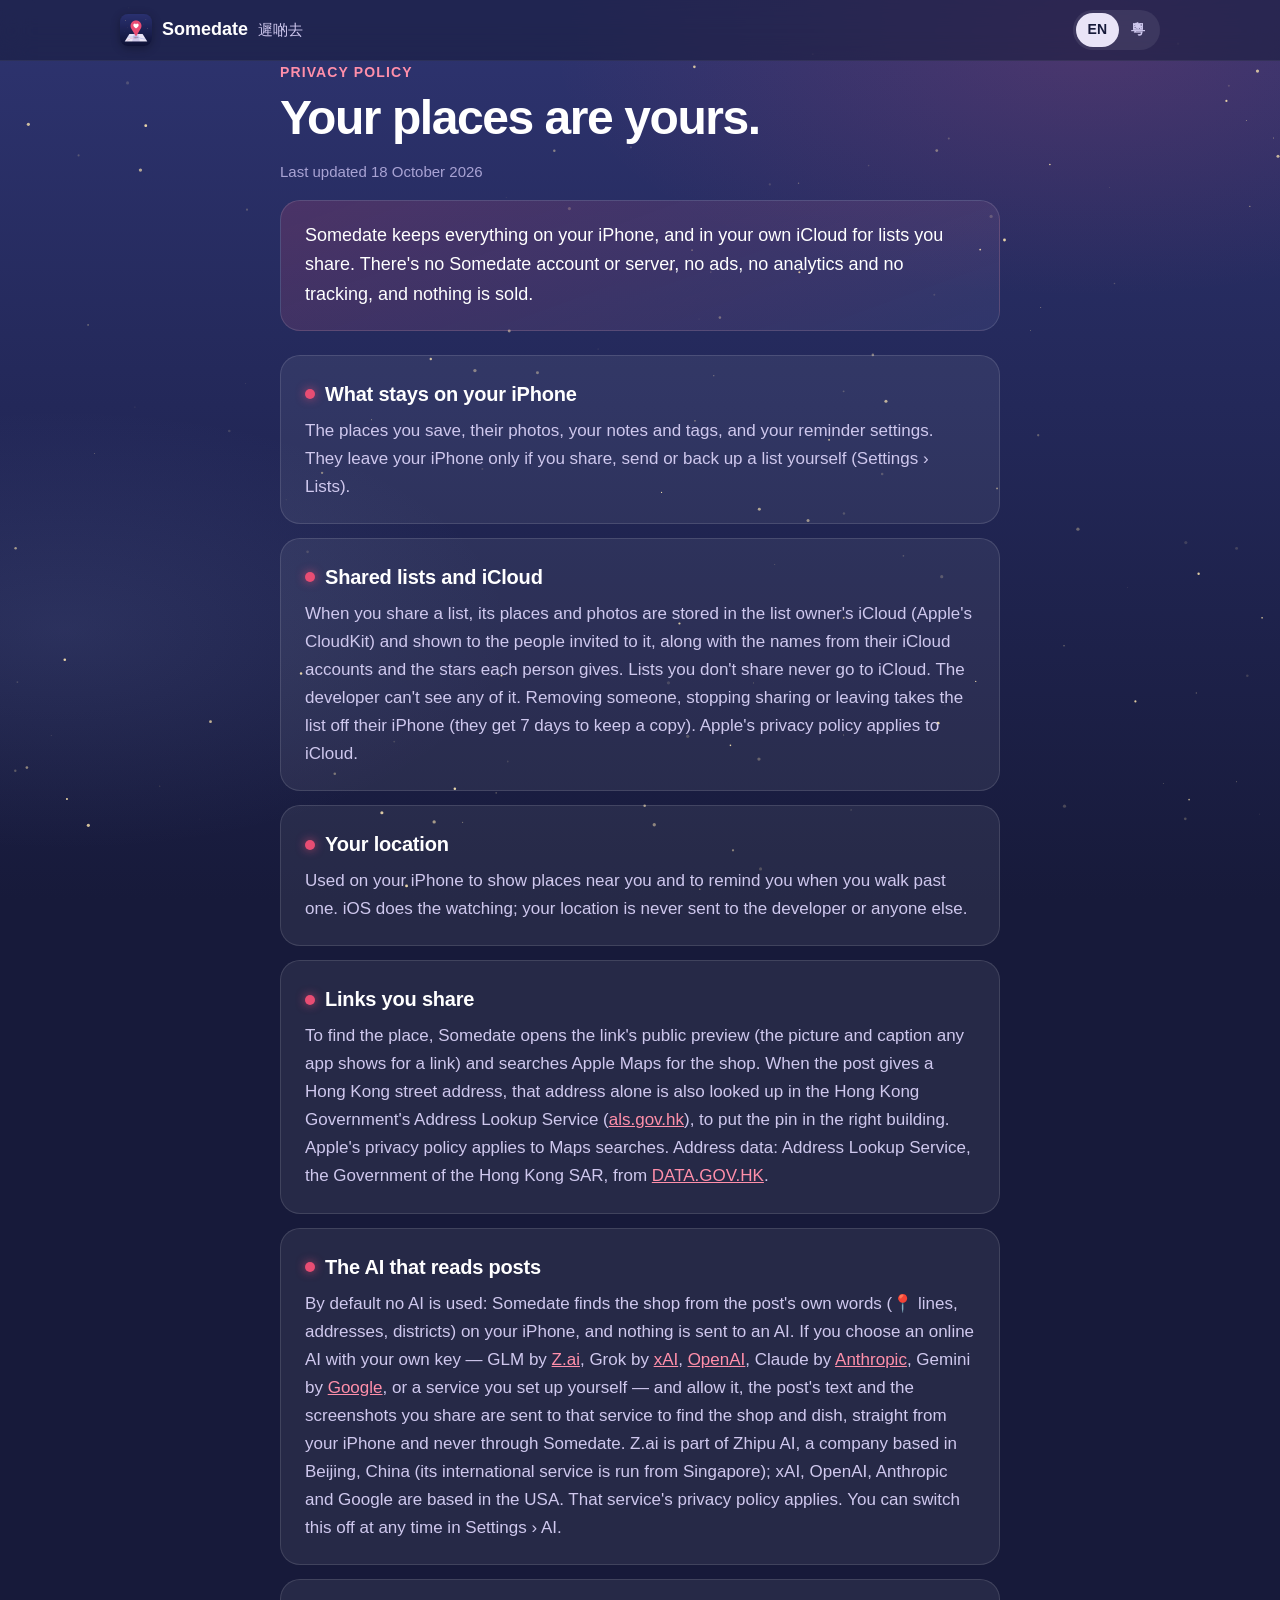
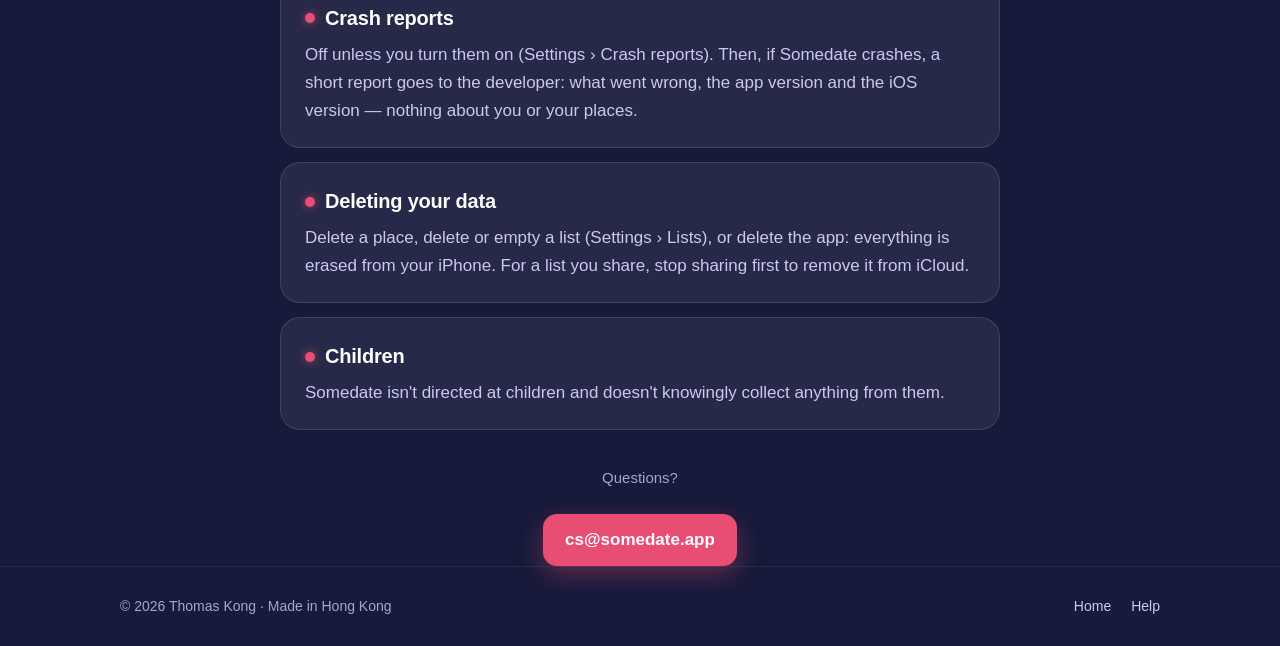
==== privacy.html @ 52c27983 "Somedate: coming soon" ====
<!doctype html>
<html lang="en">
<head>
<meta charset="utf-8">
<meta name="robots" content="noindex, nofollow, noarchive, noimageindex">
<meta name="viewport" content="width=device-width, initial-scale=1, viewport-fit=cover">
<title>Somedate Privacy Policy · 遲啲去</title>
<meta name="description" content="Somedate keeps your places on your iPhone. No account, no ads, no tracking.">
<meta name="theme-color" content="#232859">
<link rel="apple-touch-icon" href="/apple-touch-icon.png">
<link rel="icon" href="/icon.png">
<link rel="stylesheet" href="style.css">
</head>
<body>
<div class="sky" aria-hidden="true"></div>
<canvas id="stars" aria-hidden="true"></canvas>
<header>
  <div class="wrap bar">
    <a class="brand" href="./"><img src="icon.png" alt="">Somedate <small>遲啲去</small></a>
    <div class="lang" role="group" aria-label="Language">
      <button type="button" data-set="en" aria-pressed="true">EN</button>
      <button type="button" data-set="zh-HK" aria-pressed="false">粵</button>
    </div>
  </div>
</header>

<main class="wrap">
  <p class="kicker" data-en>Privacy policy</p><p class="kicker" data-zh>私隱政策</p>
  <h1 data-en>Your places are yours.</h1><h1 data-zh>你嘅地方，只屬於你。</h1>
  <p class="muted" data-en>Last updated 18 October 2026</p><p class="muted" data-zh>最後更新：2026 年 10 月 18 日</p>

  <div class="highlight" data-en>Somedate keeps everything on your iPhone, and in your own iCloud for lists you share. There's no Somedate account or server, no ads, no analytics and no tracking, and nothing is sold.</div>
  <div class="highlight" data-zh>遲啲去所有嘢都save喺你部 iPhone；你分享嘅清單就save喺你自己嘅 iCloud。遲啲去冇帳戶或者伺服器，冇廣告、冇分析、冇追蹤，亦唔會賣任何資料。</div>

  <div class="topic">
    <h2 data-en>What stays on your iPhone</h2><h2 data-zh>留喺你 iPhone 嘅資料</h2>
    <p data-en>The places you save, their photos, your notes and tags, and your reminder settings. They leave your iPhone only if you share, send or back up a list yourself (Settings › Lists).</p>
    <p data-zh>你儲存嘅地方、相片、備註同標籤，同提醒設定。只有你自己分享、send 出去或者備份清單（設定 › 清單）先會離開你部 iPhone。</p>
  </div>

  <div class="topic">
    <h2 data-en>Shared lists and iCloud</h2><h2 data-zh>分享清單同 iCloud</h2>
    <p data-en>When you share a list, its places and photos are stored in the list owner's iCloud (Apple's CloudKit) and shown to the people invited to it, along with the names from their iCloud accounts and the stars each person gives. Lists you don't share never go to iCloud. The developer can't see any of it. Removing someone, stopping sharing or leaving takes the list off their iPhone (they get 7 days to keep a copy). Apple's privacy policy applies to iCloud.</p>
    <p data-zh>你分享一張清單嘅時候，入面嘅地方同相片會Save喺清單主人嘅 iCloud（Apple 嘅 CloudKit），被邀請嘅人先可以睇到，所有人iCloud 帳戶嘅名同俾每個地方嘅星都喺。冇用分享功能嘅清單唔會上iCloud。總之，開發者乜都睇唔到亦都唔想睇。如果移除某人、停止分享清單或者退出，張清單就會喺佢部 iPhone 消失（佢有 7 日時間儲存一份，唔係既話佢好慘）。iCloud 受 Apple 私隱政策約束。</p>
  </div>

  <div class="topic">
    <h2 data-en>Your location</h2><h2 data-zh>你嘅位置</h2>
    <p data-en>Used on your iPhone to show places near you and to remind you when you walk past one. iOS does the watching; your location is never sent to the developer or anyone else.</p>
    <p data-zh>只喺你部 iPhone 用嚟顯示附近嘅地方，同埋行過嗰陣提醒你。由 iOS 負責留意；你嘅位置唔會send俾開發者或者任何人。</p>
  </div>

  <div class="topic">
    <h2 data-en>Links you share</h2><h2 data-zh>你分享嘅連結</h2>
    <p data-en>To find the place, Somedate opens the link's public preview (the picture and caption any app shows for a link) and searches Apple Maps for the shop. When the post gives a Hong Kong street address, that address alone is also looked up in the Hong Kong Government's Address Lookup Service (<a href="https://www.als.gov.hk">als.gov.hk</a>), to put the pin in the right building. Apple's privacy policy applies to Maps searches. Address data: Address Lookup Service, the Government of the Hong Kong SAR, from <a href="https://data.gov.hk">DATA.GOV.HK</a>.</p>
    <p data-zh>為咗搵出地方，遲啲去會打開連結嘅公開預覽（任何 App 顯示連結時見到嘅相同文字），再喺 Apple 地圖搵間舖。如果 post 有香港街道地址，就只會將個地址拎去香港政府嘅地址查詢服務（<a href="https://www.als.gov.hk">als.gov.hk</a>）查，將圖釘放喺啱嘅大廈。地圖搜尋受 Apple 私隱政策約束。地址資料：香港特別行政區政府地址查詢服務，來自 <a href="https://data.gov.hk">DATA.GOV.HK</a>。</p>
  </div>

  <div class="topic">
    <h2 data-en>The AI that reads posts</h2><h2 data-zh>讀 post 嘅 AI</h2>
    <p data-en>By default no AI is used: Somedate finds the shop from the post's own words (📍 lines, addresses, districts) on your iPhone, and nothing is sent to an AI. If you choose an online AI with your own key — GLM by <a href="https://z.ai">Z.ai</a>, Grok by <a href="https://x.ai/legal/privacy-policy">xAI</a>, <a href="https://openai.com/policies/privacy-policy">OpenAI</a>, Claude by <a href="https://www.anthropic.com/legal/privacy">Anthropic</a>, Gemini by <a href="https://policies.google.com/privacy">Google</a>, or a service you set up yourself — and allow it, the post's text and the screenshots you share are sent to that service to find the shop and dish, straight from your iPhone and never through Somedate. Z.ai is part of Zhipu AI, a company based in Beijing, China (its international service is run from Singapore); xAI, OpenAI, Anthropic and Google are based in the USA. That service's privacy policy applies. You can switch this off at any time in Settings › AI.</p>
    <p data-zh>預設唔會用 AI：遲啲去喺你部 iPhone 由 post 本身嘅內容（📍、地址、地區）嘗試搵出店舖，乜都唔會傳去 AI。如果你自己有AI既API key (Bring your own key)，例如 <a href="https://z.ai">Z.ai</a> 嘅 GLM、<a href="https://x.ai/legal/privacy-policy">xAI</a> 嘅 Grok、<a href="https://openai.com/policies/privacy-policy">OpenAI</a>、<a href="https://www.anthropic.com/legal/privacy">Anthropic</a> 嘅 Claude、<a href="https://policies.google.com/privacy">Google</a> 嘅 Gemini，或者你自己嘅AI，並且知道同准許，post 嘅文字同你分享嘅截圖會由你部 iPhone 直接傳去嗰個AI 搵出店舖同食物，咁你就可以好方便。留意返，呢啲你send 俾AI嘅資料喺唔會經過遲啲去，因為我哋唔想知，同時想Keep唔用server。</p>
    <p data-zh><b>重要：</b> Z.ai 屬於總部喺中國北京嘅智譜 AI（國際服務由佢嘅新加坡公司營運；xAI、OpenAI、Anthropic 同 Google 嘅總部喺美國。受嗰個服務地區同公司嘅私隱政策約束。你隨時可以喺 設定 › AI 關閉。</p>
  </div>

  <div class="topic">
    <h2 data-en>Crash reports</h2><h2 data-zh>當機報告</h2>
    <p data-en>Off unless you turn them on (Settings › Crash reports). Then, if Somedate crashes, a short report goes to the developer: what went wrong, the app version and the iOS version — nothing about you or your places.</p>
    <p data-zh>預設關閉，除非你開啟（設定 › 當機報告）。開咗之後，如果遲啲去當機，會send一份簡短報告俾開發者：出咗咩問題、App 版本同 iOS 版本——唔包括你或者你嘅地方。</p>
  </div>

  <div class="topic">
    <h2 data-en>Deleting your data</h2><h2 data-zh>刪除你嘅資料</h2>
    <p data-en>Delete a place, delete or empty a list (Settings › Lists), or delete the app: everything is erased from your iPhone. For a list you share, stop sharing first to remove it from iCloud.</p>
    <p data-zh>刪除一個地方、刪除或者清空清單（設定 › 清單），或者刪除 App：所有嘢都會喺你部 iPhone 抹走。分享緊嘅清單，要先停止分享，先會喺 iCloud 刪除。</p>
  </div>

  <div class="topic">
    <h2 data-en>Children</h2><h2 data-zh>兒童</h2>
    <p data-en>Somedate isn't directed at children and doesn't knowingly collect anything from them.</p>
    <p data-zh>遲啲去唔係為兒童而設，亦唔會刻意收集兒童嘅任何資料。</p>
  </div>

  <div class="contact">
    <p class="muted" data-en>Questions?</p><p class="muted" data-zh>有問題？</p>
    <a class="mail" href="mailto:cs@somedate.app">cs@somedate.app</a>
  </div>
</main>

<footer>
  <div class="wrap">
    <span data-en>© 2026 Thomas Kong · Made in Hong Kong</span><span data-zh>© 2026 Thomas Kong · 香港製造</span>
    <nav>
      <a href="./" data-en>Home</a><a href="./" data-zh>主頁</a>
      <a href="support.html" data-en>Help</a><a href="support.html" data-zh>幫助</a>
    </nav>
  </div>
</footer>
<script src="site.js"></script>
</body>
</html>
---- style.css ----
/* Somedate's Help and Privacy pages: the night sky of the app icon, same as the home page. One look on light and dark phones. */
:root {
  --sky-top: #2E3470; --sky-mid: #232859; --sky-bottom: #171A3A;
  --star: #FFE8B0; --rose: #E84D73; --rose-soft: #FF8FAA; --paper: #E9E4F7;
  --text: #FFFFFF; --soft: #CFC8EE; --muted: #A9A3D4;
  --card: rgba(255,255,255,.065); --card-line: rgba(255,255,255,.12);
  color-scheme: dark;
}
* { box-sizing: border-box; }
body { margin: 0; color: var(--text); background: var(--sky-bottom);
  font: 17px/1.65 -apple-system, BlinkMacSystemFont, "SF Pro Text", "PingFang HK", "Noto Sans TC", "Helvetica Neue", sans-serif;
  -webkit-font-smoothing: antialiased; -webkit-text-size-adjust: 100%; overflow-x: hidden; }
.sky { position: fixed; inset: 0; z-index: -2; background: linear-gradient(180deg, var(--sky-top) 0%, var(--sky-mid) 45%, var(--sky-bottom) 100%); }
.sky::after { content: ""; position: absolute; inset: 0;
  background: radial-gradient(60% 40% at 85% 5%, rgba(232,77,115,.16), transparent 70%), radial-gradient(50% 35% at 5% 70%, rgba(143,160,224,.12), transparent 70%); }
#stars { position: fixed; inset: 0; z-index: -1; width: 100%; height: 100%; pointer-events: none; }
a { color: var(--rose-soft); }
a:focus-visible, button:focus-visible { outline: 3px solid var(--star); outline-offset: 3px; border-radius: 8px; }

.wrap { max-width: 760px; margin: 0 auto; padding: 0 max(20px, env(safe-area-inset-left)); }
header { position: sticky; top: 0; z-index: 10; backdrop-filter: blur(14px); -webkit-backdrop-filter: blur(14px);
  background: rgba(23,26,58,.55); border-bottom: 1px solid rgba(255,255,255,.06); padding-top: env(safe-area-inset-top); }
.bar { display: flex; align-items: center; justify-content: space-between; height: 60px; max-width: 1080px; }
.brand { display: flex; align-items: center; gap: 10px; color: var(--text); text-decoration: none; font-weight: 700; font-size: 18px; }
.brand img { width: 32px; height: 32px; border-radius: 8px; box-shadow: 0 2px 10px rgba(0,0,0,.3); }
.brand small { font-weight: 500; color: var(--soft); font-size: 15px; }
.lang { display: flex; background: rgba(255,255,255,.08); border-radius: 999px; padding: 3px; }
.lang button { border: 0; background: transparent; color: var(--soft); font: inherit; font-size: 14px; font-weight: 600; padding: 5px 12px; border-radius: 999px; cursor: pointer; }
.lang button[aria-pressed="true"] { background: var(--paper); color: var(--sky-bottom); }

main { padding: 48px 0 64px; }
.kicker { color: var(--rose-soft); font-weight: 700; font-size: 14px; letter-spacing: .08em; text-transform: uppercase; margin: 0 0 8px; }
h1 { font-size: clamp(34px, 6vw, 48px); line-height: 1.1; letter-spacing: -.03em; margin: 0 0 12px; text-wrap: balance; }
.lead { color: var(--soft); font-size: 19px; margin: 0 0 32px; text-wrap: pretty; }
.muted { color: var(--muted); font-size: 15px; }

/* each topic is a card */
.topic { background: var(--card); border: 1px solid var(--card-line); border-radius: 20px; padding: 22px 24px; margin: 0 0 14px; }
.topic h2 { display: flex; align-items: center; gap: 10px; font-size: 20px; letter-spacing: -.01em; margin: 0 0 6px; color: var(--text); }
.topic h2::before { content: ""; flex: none; width: 10px; height: 10px; border-radius: 50%; background: var(--rose); box-shadow: 0 0 10px rgba(232,77,115,.7); }
.topic p { margin: 0; color: var(--soft); }
.topic p + p { margin-top: 10px; }
.topic b { color: var(--text); }
.highlight { background: linear-gradient(160deg, rgba(232,77,115,.18), rgba(143,160,224,.10)); border: 1px solid var(--card-line);
  border-radius: 20px; padding: 20px 24px; margin: 0 0 24px; font-size: 18px; }
.contact { text-align: center; margin-top: 36px; }
.contact a.mail { display: inline-block; margin-top: 8px; background: var(--rose); color: #fff; text-decoration: none; font-weight: 700;
  padding: 12px 22px; border-radius: 14px; box-shadow: 0 8px 24px rgba(232,77,115,.35); }

footer { border-top: 1px solid rgba(255,255,255,.07); padding: 28px 0 max(28px, env(safe-area-inset-bottom)); color: var(--muted); font-size: 14px; }
footer .wrap { display: flex; flex-wrap: wrap; gap: 10px 24px; justify-content: space-between; max-width: 1080px; }
footer nav { display: flex; gap: 20px; flex-wrap: wrap; }
footer a { color: var(--soft); text-decoration: none; }
footer a:hover { color: #fff; }

html:not([lang="zh-HK"]) [data-zh], html[lang="zh-HK"] [data-en] { display: none !important; }
@media (max-width: 600px) { .brand small { display: none; } .topic { padding: 18px; } }
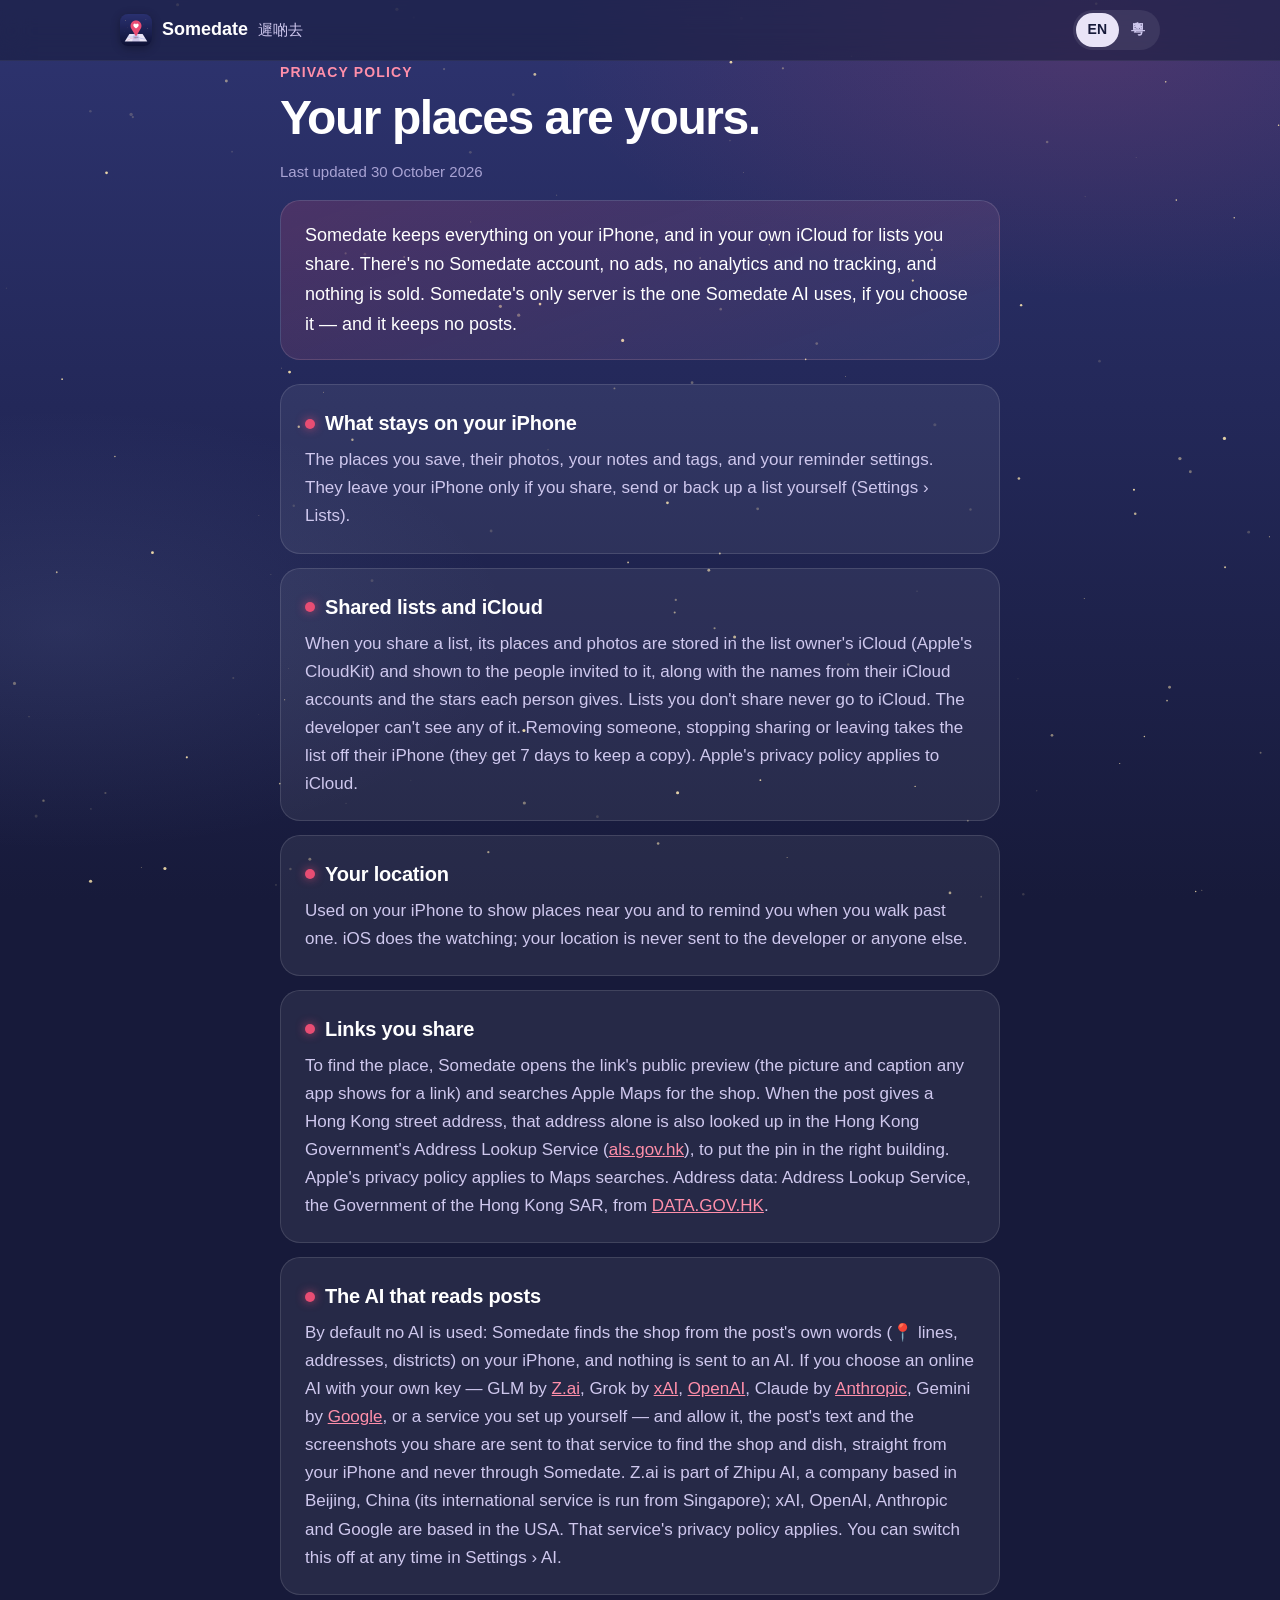
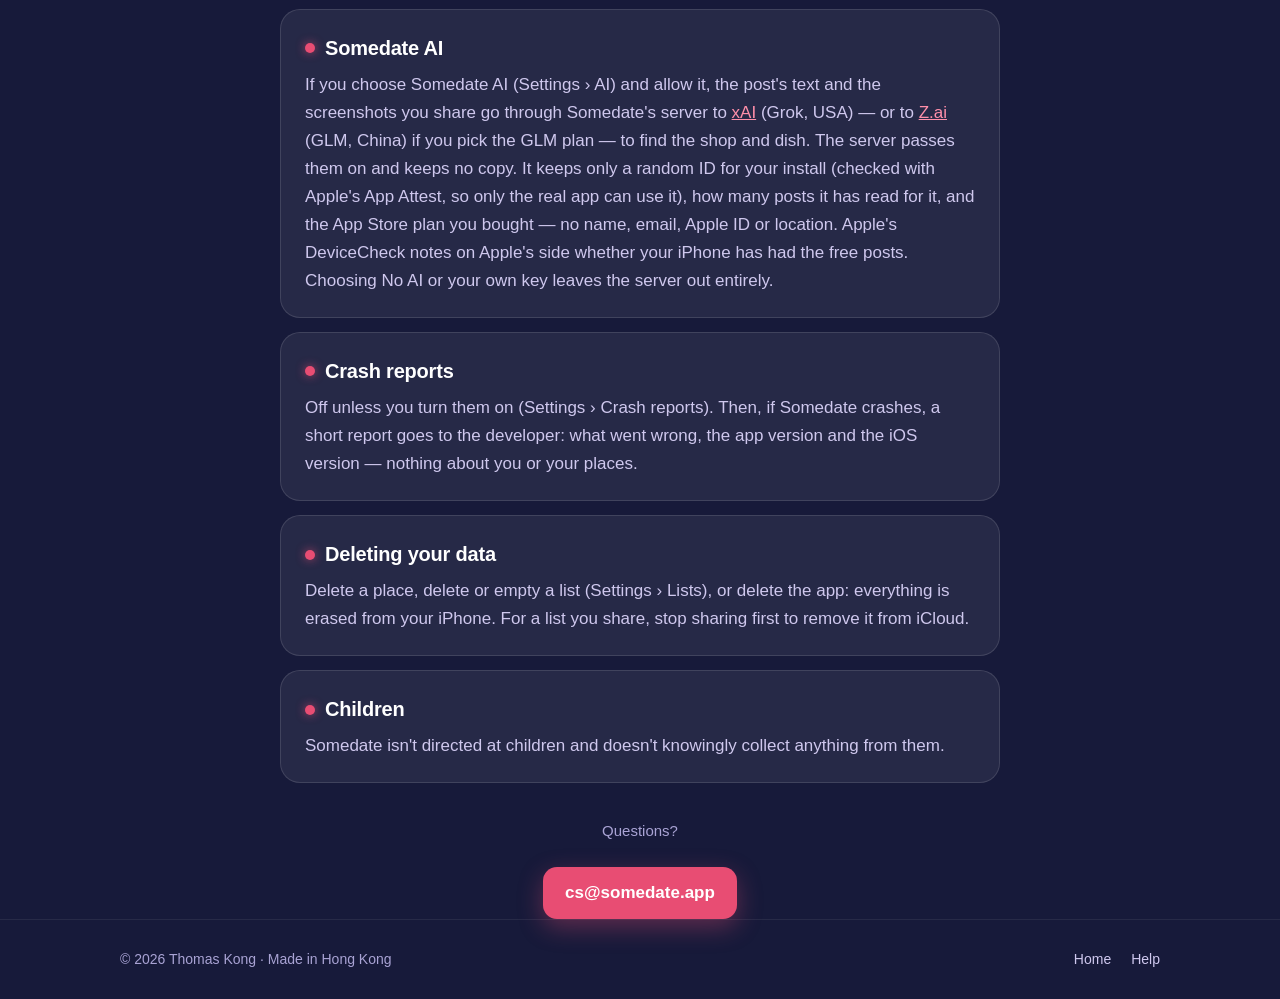
==== commit 60079777: "privacy: Somedate AI (hosted) - what goes through the server and what it keeps Co-Authored-By: Claud" ====
--- a/privacy.html
+++ b/privacy.html
@@ -27,10 +27,10 @@
 <main class="wrap">
   <p class="kicker" data-en>Privacy policy</p><p class="kicker" data-zh>私隱政策</p>
   <h1 data-en>Your places are yours.</h1><h1 data-zh>你嘅地方，只屬於你。</h1>
-  <p class="muted" data-en>Last updated 18 October 2026</p><p class="muted" data-zh>最後更新：2026 年 10 月 18 日</p>
+  <p class="muted" data-en>Last updated 30 October 2026</p><p class="muted" data-zh>最後更新：2026 年 10 月 30 日</p>
 
-  <div class="highlight" data-en>Somedate keeps everything on your iPhone, and in your own iCloud for lists you share. There's no Somedate account or server, no ads, no analytics and no tracking, and nothing is sold.</div>
-  <div class="highlight" data-zh>遲啲去所有嘢都save喺你部 iPhone；你分享嘅清單就save喺你自己嘅 iCloud。遲啲去冇帳戶或者伺服器，冇廣告、冇分析、冇追蹤，亦唔會賣任何資料。</div>
+  <div class="highlight" data-en>Somedate keeps everything on your iPhone, and in your own iCloud for lists you share. There's no Somedate account, no ads, no analytics and no tracking, and nothing is sold. Somedate's only server is the one Somedate AI uses, if you choose it — and it keeps no posts.</div>
+  <div class="highlight" data-zh>遲啲去所有嘢都save喺你部 iPhone；你分享嘅清單就save喺你自己嘅 iCloud。遲啲去冇帳戶，冇廣告、冇分析、冇追蹤，亦唔會賣任何資料。遲啲去唯一嘅伺服器係你揀用遲啲去 AI 先會用到嗰個——佢唔會留低任何 post。</div>
 
   <div class="topic">
     <h2 data-en>What stays on your iPhone</h2><h2 data-zh>留喺你 iPhone 嘅資料</h2>
@@ -61,6 +61,12 @@
     <p data-en>By default no AI is used: Somedate finds the shop from the post's own words (📍 lines, addresses, districts) on your iPhone, and nothing is sent to an AI. If you choose an online AI with your own key — GLM by <a href="https://z.ai">Z.ai</a>, Grok by <a href="https://x.ai/legal/privacy-policy">xAI</a>, <a href="https://openai.com/policies/privacy-policy">OpenAI</a>, Claude by <a href="https://www.anthropic.com/legal/privacy">Anthropic</a>, Gemini by <a href="https://policies.google.com/privacy">Google</a>, or a service you set up yourself — and allow it, the post's text and the screenshots you share are sent to that service to find the shop and dish, straight from your iPhone and never through Somedate. Z.ai is part of Zhipu AI, a company based in Beijing, China (its international service is run from Singapore); xAI, OpenAI, Anthropic and Google are based in the USA. That service's privacy policy applies. You can switch this off at any time in Settings › AI.</p>
     <p data-zh>預設唔會用 AI：遲啲去喺你部 iPhone 由 post 本身嘅內容（📍、地址、地區）嘗試搵出店舖，乜都唔會傳去 AI。如果你自己有AI既API key (Bring your own key)，例如 <a href="https://z.ai">Z.ai</a> 嘅 GLM、<a href="https://x.ai/legal/privacy-policy">xAI</a> 嘅 Grok、<a href="https://openai.com/policies/privacy-policy">OpenAI</a>、<a href="https://www.anthropic.com/legal/privacy">Anthropic</a> 嘅 Claude、<a href="https://policies.google.com/privacy">Google</a> 嘅 Gemini，或者你自己嘅AI，並且知道同准許，post 嘅文字同你分享嘅截圖會由你部 iPhone 直接傳去嗰個AI 搵出店舖同食物，咁你就可以好方便。留意返，呢啲你send 俾AI嘅資料喺唔會經過遲啲去，因為我哋唔想知，同時想Keep唔用server。</p>
     <p data-zh><b>重要：</b> Z.ai 屬於總部喺中國北京嘅智譜 AI（國際服務由佢嘅新加坡公司營運；xAI、OpenAI、Anthropic 同 Google 嘅總部喺美國。受嗰個服務地區同公司嘅私隱政策約束。你隨時可以喺 設定 › AI 關閉。</p>
+  </div>
+
+  <div class="topic">
+    <h2 data-en>Somedate AI</h2><h2 data-zh>遲啲去 AI</h2>
+    <p data-en>If you choose Somedate AI (Settings › AI) and allow it, the post's text and the screenshots you share go through Somedate's server to <a href="https://x.ai/legal/privacy-policy">xAI</a> (Grok, USA) — or to <a href="https://z.ai">Z.ai</a> (GLM, China) if you pick the GLM plan — to find the shop and dish. The server passes them on and keeps no copy. It keeps only a random ID for your install (checked with Apple's App Attest, so only the real app can use it), how many posts it has read for it, and the App Store plan you bought — no name, email, Apple ID or location. Apple's DeviceCheck notes on Apple's side whether your iPhone has had the free posts. Choosing No AI or your own key leaves the server out entirely.</p>
+    <p data-zh>如果你揀遲啲去 AI（設定 › AI）並且准許，post 嘅文字同你分享嘅截圖會經遲啲去嘅伺服器傳去 <a href="https://x.ai/legal/privacy-policy">xAI</a>（Grok，美國）——如果你揀 GLM 計劃就傳去 <a href="https://z.ai">Z.ai</a>（GLM，中國）——搵出店舖同食物。伺服器只會轉交，唔會留低副本。佢只會記住你部裝置嘅一個隨機 ID（用 Apple 嘅 App Attest 核對，所以只有正版 App 先用到）、幫佢讀咗幾多個 post，同你喺 App Store 買咗邊個計劃——冇名、冇電郵、冇 Apple ID、冇位置。Apple 嘅 DeviceCheck 會喺 Apple 嗰邊記低你部 iPhone 用過免費 post 未。揀唔用 AI 或者用自己嘅 key，就完全唔會經伺服器。</p>
   </div>
 
   <div class="topic">
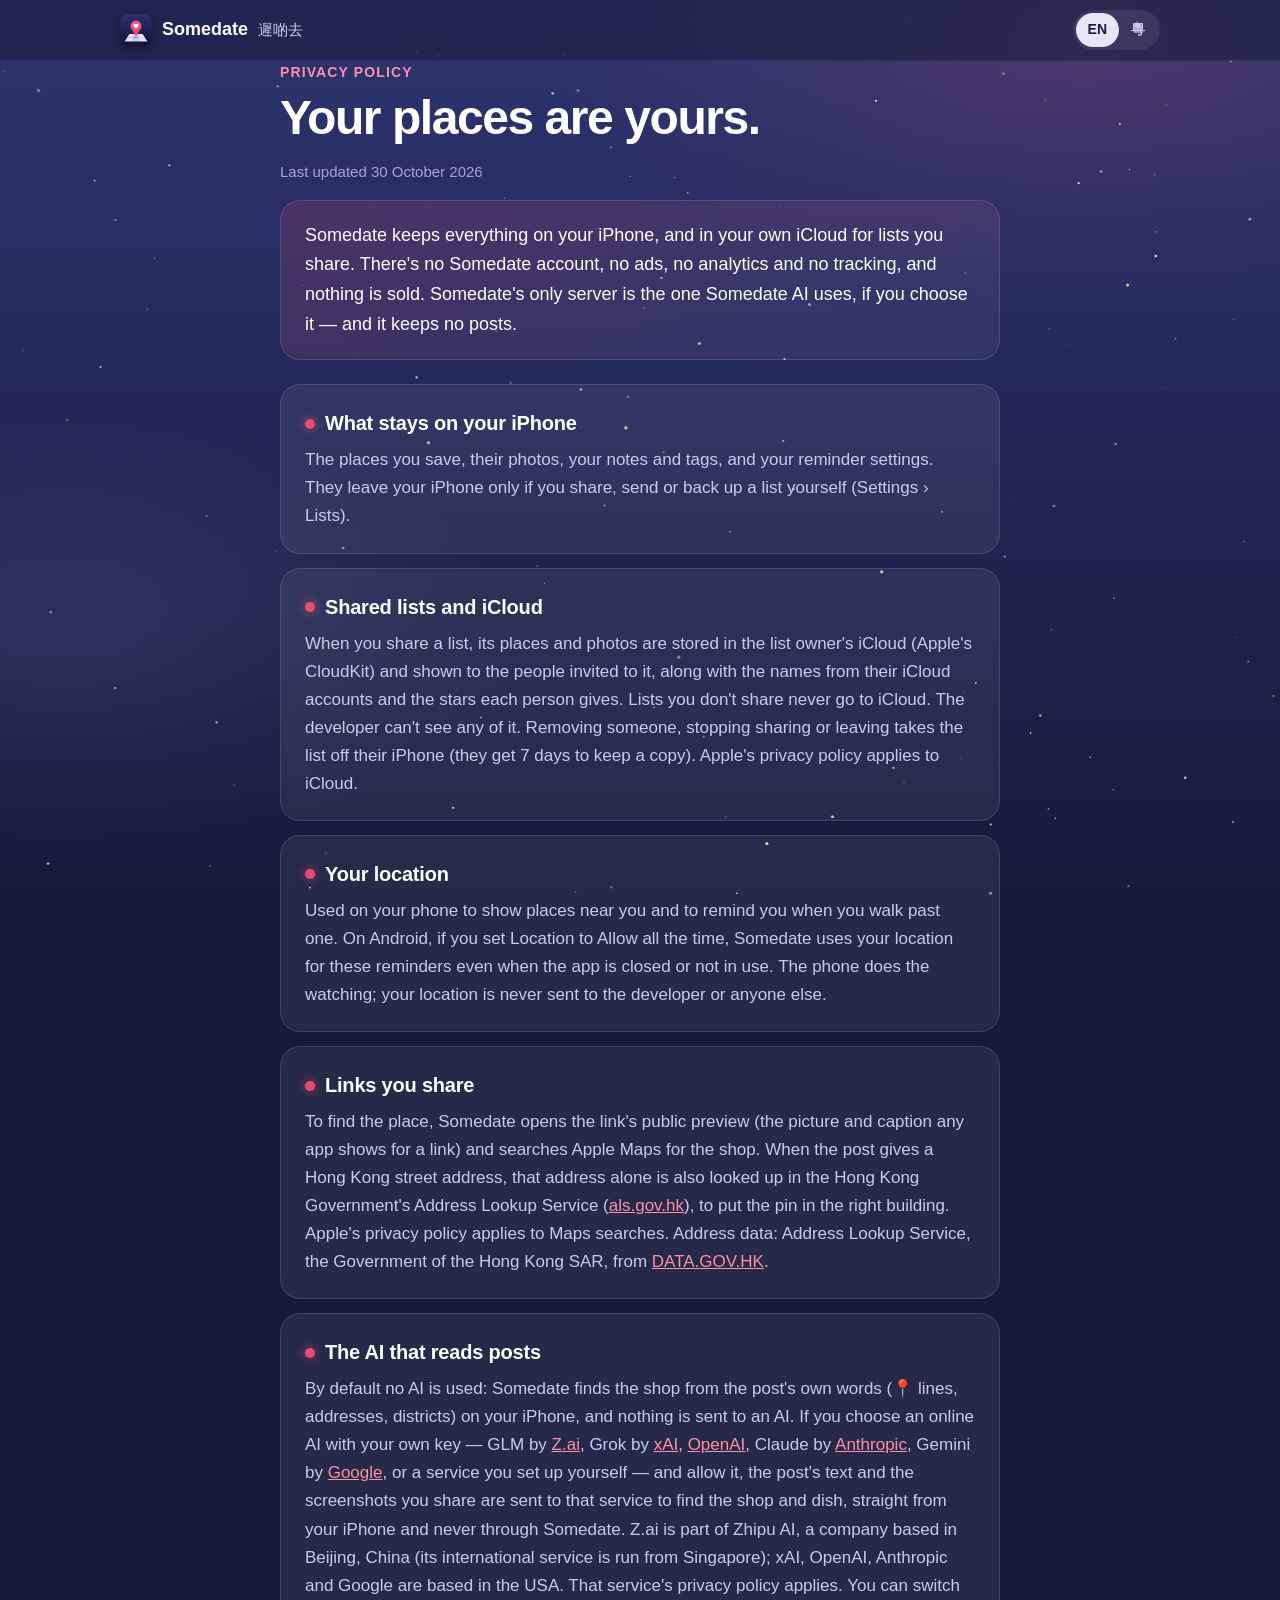
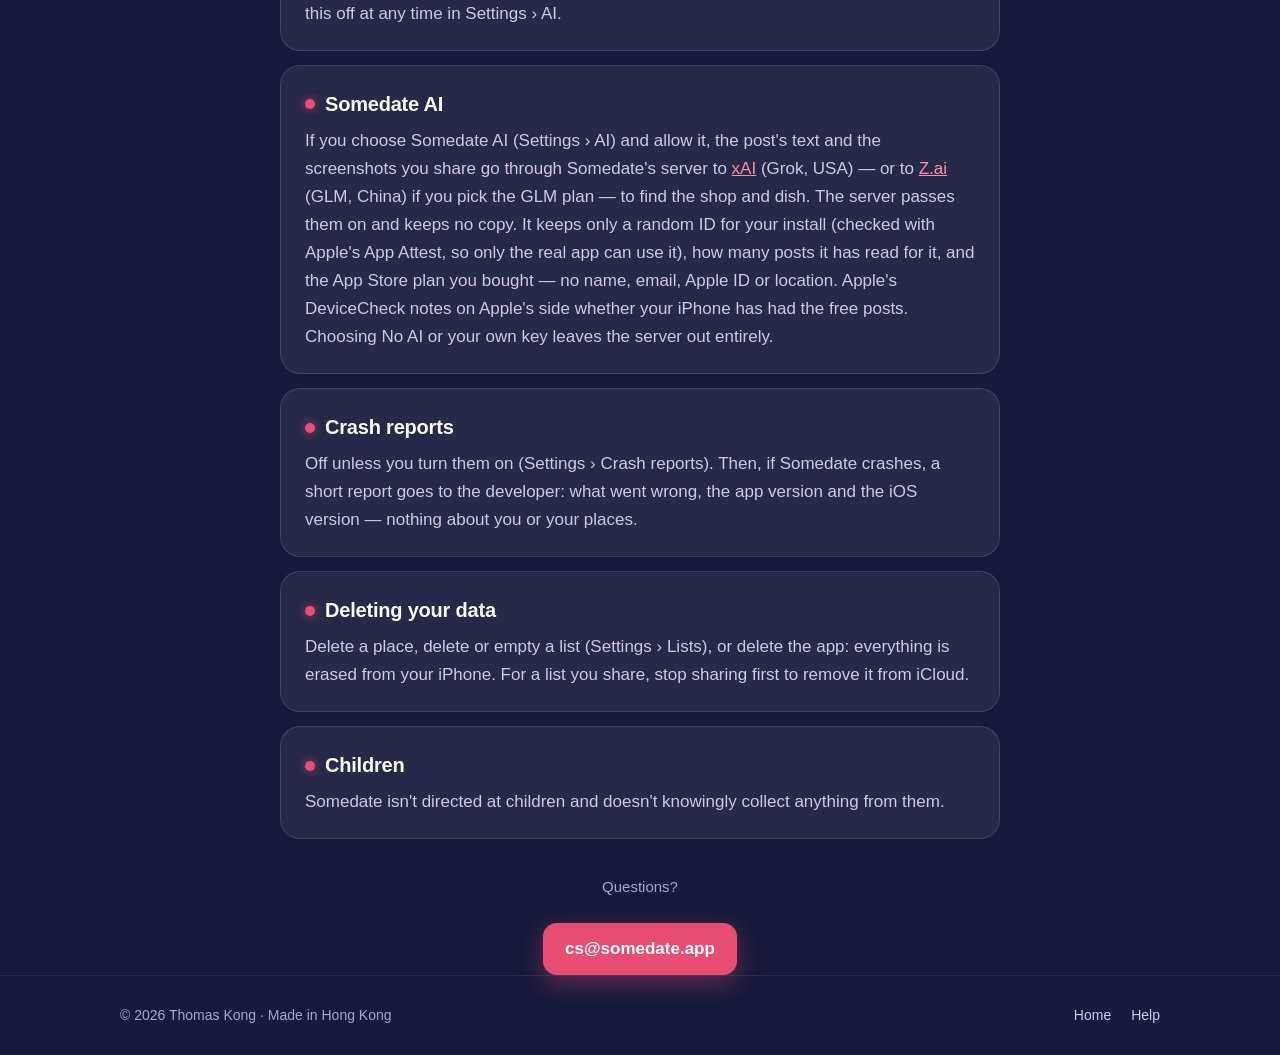
==== commit b38ae6e2: "privacy: on Android with Allow all the time, location is used for reminders even when the app is clo" ====
--- a/privacy.html
+++ b/privacy.html
@@ -46,7 +46,7 @@
 
   <div class="topic">
     <h2 data-en>Your location</h2><h2 data-zh>你嘅位置</h2>
-    <p data-en>Used on your iPhone to show places near you and to remind you when you walk past one. iOS does the watching; your location is never sent to the developer or anyone else.</p>
+    <p data-en>Used on your phone to show places near you and to remind you when you walk past one. On Android, if you set Location to Allow all the time, Somedate uses your location for these reminders even when the app is closed or not in use. The phone does the watching; your location is never sent to the developer or anyone else.</p>
     <p data-zh>只喺你部 iPhone 用嚟顯示附近嘅地方，同埋行過嗰陣提醒你。由 iOS 負責留意；你嘅位置唔會send俾開發者或者任何人。</p>
   </div>
 
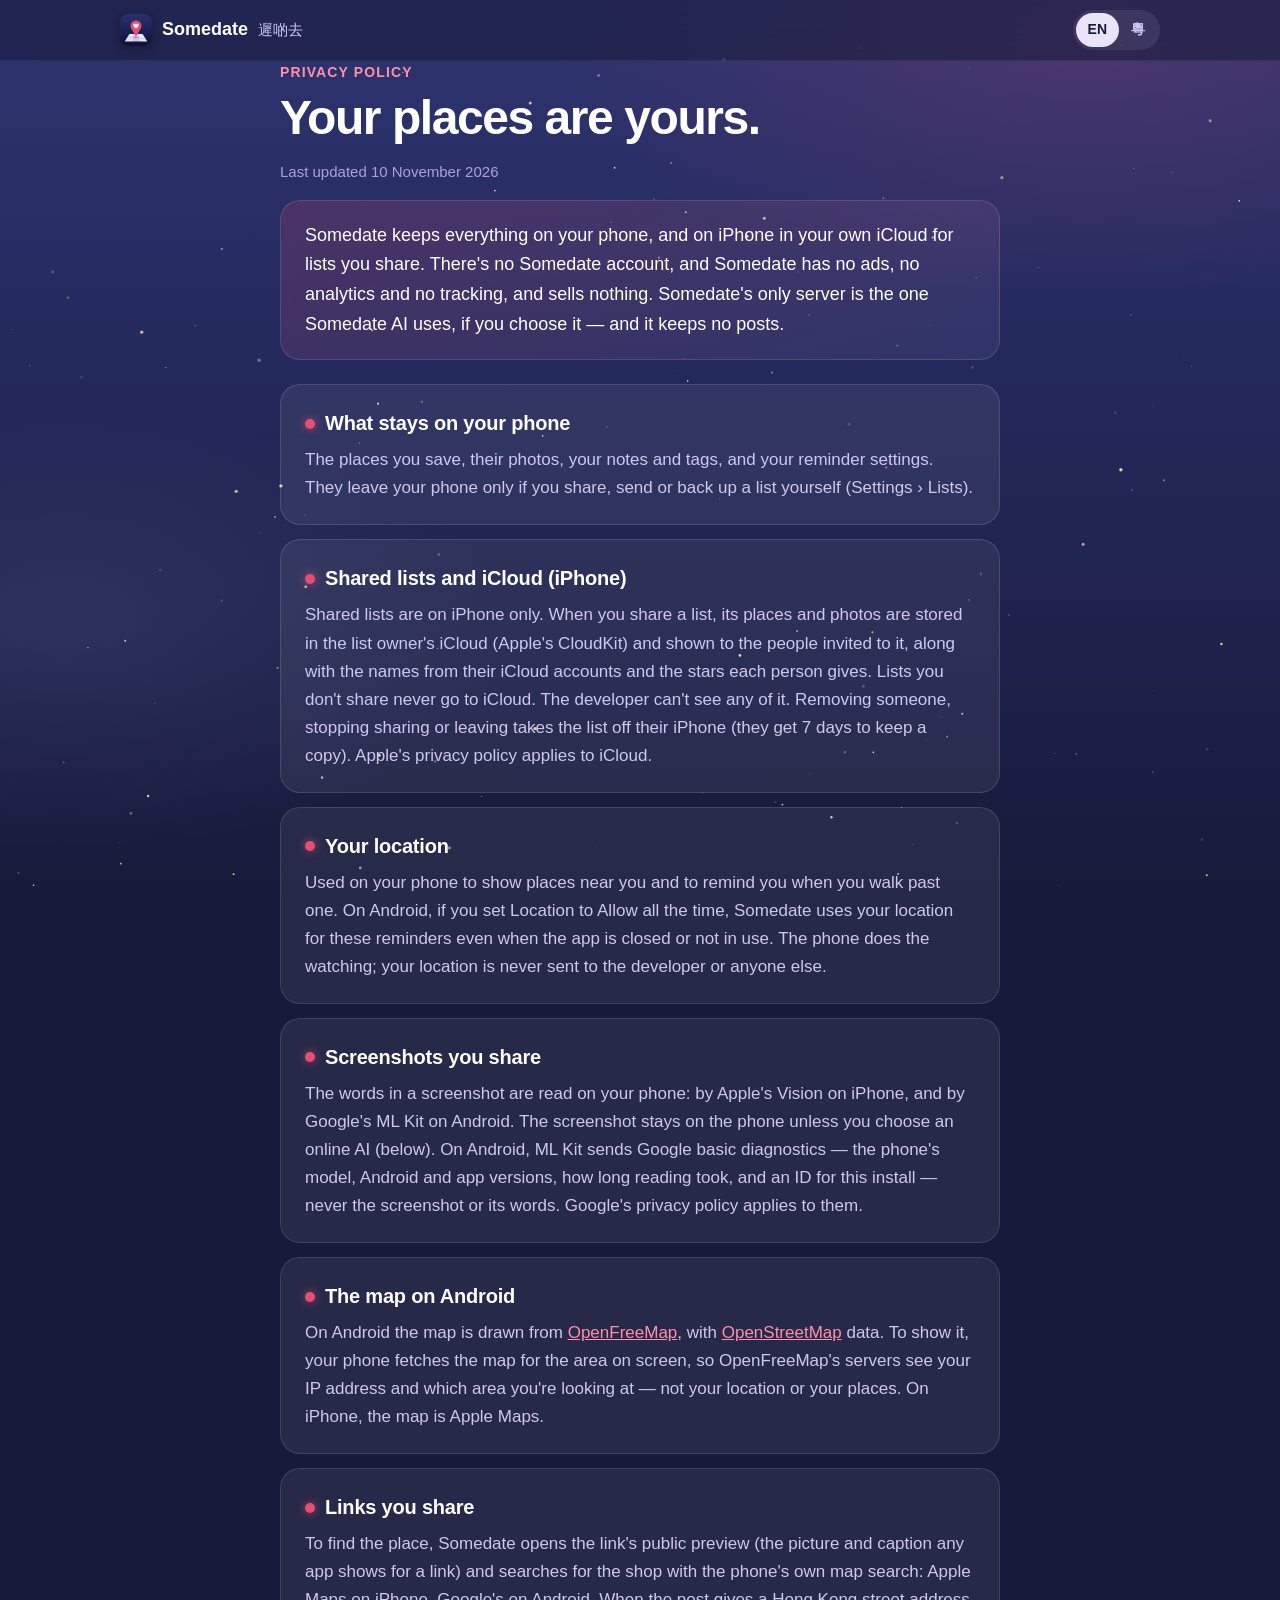
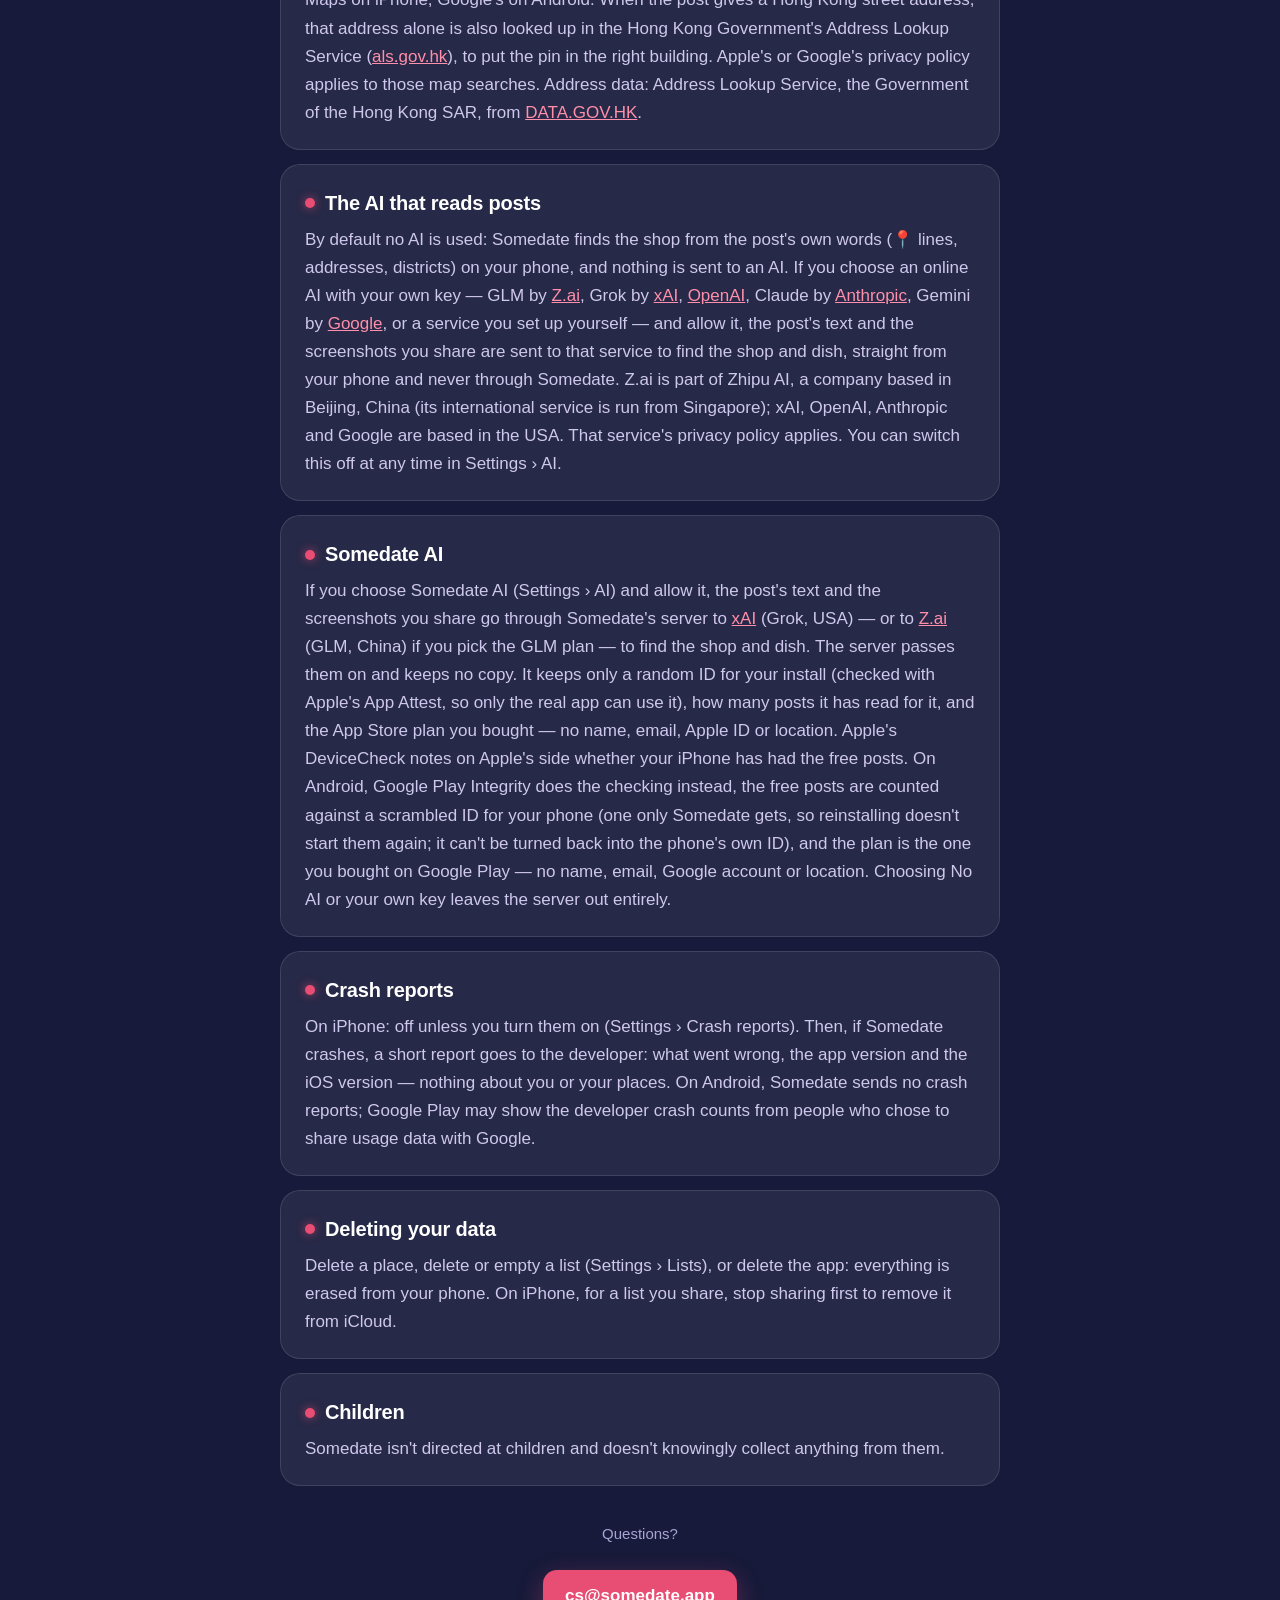
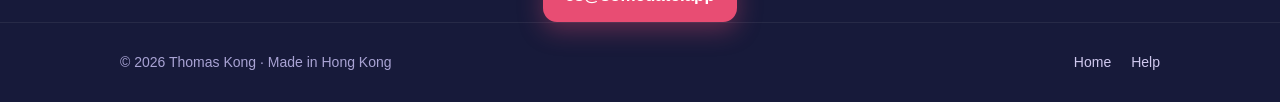
==== commit 65c83260: "privacy: covers Android too - phone not iPhone, Google's map search, OpenFreeMap tiles, ML Kit diagn" ====
--- a/privacy.html
+++ b/privacy.html
@@ -5,7 +5,7 @@
 <meta name="robots" content="noindex, nofollow, noarchive, noimageindex">
 <meta name="viewport" content="width=device-width, initial-scale=1, viewport-fit=cover">
 <title>Somedate Privacy Policy · 遲啲去</title>
-<meta name="description" content="Somedate keeps your places on your iPhone. No account, no ads, no tracking.">
+<meta name="description" content="Somedate keeps your places on your phone. No account, no ads, no tracking.">
 <meta name="theme-color" content="#232859">
 <link rel="apple-touch-icon" href="/apple-touch-icon.png">
 <link rel="icon" href="/icon.png">
@@ -27,20 +27,20 @@
 <main class="wrap">
   <p class="kicker" data-en>Privacy policy</p><p class="kicker" data-zh>私隱政策</p>
   <h1 data-en>Your places are yours.</h1><h1 data-zh>你嘅地方，只屬於你。</h1>
-  <p class="muted" data-en>Last updated 30 October 2026</p><p class="muted" data-zh>最後更新：2026 年 10 月 30 日</p>
+  <p class="muted" data-en>Last updated 10 November 2026</p><p class="muted" data-zh>最後更新：2026 年 10 月 30 日</p>
 
-  <div class="highlight" data-en>Somedate keeps everything on your iPhone, and in your own iCloud for lists you share. There's no Somedate account, no ads, no analytics and no tracking, and nothing is sold. Somedate's only server is the one Somedate AI uses, if you choose it — and it keeps no posts.</div>
+  <div class="highlight" data-en>Somedate keeps everything on your phone, and on iPhone in your own iCloud for lists you share. There's no Somedate account, and Somedate has no ads, no analytics and no tracking, and sells nothing. Somedate's only server is the one Somedate AI uses, if you choose it — and it keeps no posts.</div>
   <div class="highlight" data-zh>遲啲去所有嘢都save喺你部 iPhone；你分享嘅清單就save喺你自己嘅 iCloud。遲啲去冇帳戶，冇廣告、冇分析、冇追蹤，亦唔會賣任何資料。遲啲去唯一嘅伺服器係你揀用遲啲去 AI 先會用到嗰個——佢唔會留低任何 post。</div>
 
   <div class="topic">
-    <h2 data-en>What stays on your iPhone</h2><h2 data-zh>留喺你 iPhone 嘅資料</h2>
-    <p data-en>The places you save, their photos, your notes and tags, and your reminder settings. They leave your iPhone only if you share, send or back up a list yourself (Settings › Lists).</p>
+    <h2 data-en>What stays on your phone</h2><h2 data-zh>留喺你 iPhone 嘅資料</h2>
+    <p data-en>The places you save, their photos, your notes and tags, and your reminder settings. They leave your phone only if you share, send or back up a list yourself (Settings › Lists).</p>
     <p data-zh>你儲存嘅地方、相片、備註同標籤，同提醒設定。只有你自己分享、send 出去或者備份清單（設定 › 清單）先會離開你部 iPhone。</p>
   </div>
 
   <div class="topic">
-    <h2 data-en>Shared lists and iCloud</h2><h2 data-zh>分享清單同 iCloud</h2>
-    <p data-en>When you share a list, its places and photos are stored in the list owner's iCloud (Apple's CloudKit) and shown to the people invited to it, along with the names from their iCloud accounts and the stars each person gives. Lists you don't share never go to iCloud. The developer can't see any of it. Removing someone, stopping sharing or leaving takes the list off their iPhone (they get 7 days to keep a copy). Apple's privacy policy applies to iCloud.</p>
+    <h2 data-en>Shared lists and iCloud (iPhone)</h2><h2 data-zh>分享清單同 iCloud</h2>
+    <p data-en>Shared lists are on iPhone only. When you share a list, its places and photos are stored in the list owner's iCloud (Apple's CloudKit) and shown to the people invited to it, along with the names from their iCloud accounts and the stars each person gives. Lists you don't share never go to iCloud. The developer can't see any of it. Removing someone, stopping sharing or leaving takes the list off their iPhone (they get 7 days to keep a copy). Apple's privacy policy applies to iCloud.</p>
     <p data-zh>你分享一張清單嘅時候，入面嘅地方同相片會Save喺清單主人嘅 iCloud（Apple 嘅 CloudKit），被邀請嘅人先可以睇到，所有人iCloud 帳戶嘅名同俾每個地方嘅星都喺。冇用分享功能嘅清單唔會上iCloud。總之，開發者乜都睇唔到亦都唔想睇。如果移除某人、停止分享清單或者退出，張清單就會喺佢部 iPhone 消失（佢有 7 日時間儲存一份，唔係既話佢好慘）。iCloud 受 Apple 私隱政策約束。</p>
   </div>
 
@@ -51,33 +51,45 @@
   </div>
 
   <div class="topic">
+    <h2 data-en>Screenshots you share</h2><h2 data-zh>Screenshots you share</h2>
+    <p data-en>The words in a screenshot are read on your phone: by Apple's Vision on iPhone, and by Google's ML Kit on Android. The screenshot stays on the phone unless you choose an online AI (below). On Android, ML Kit sends Google basic diagnostics — the phone's model, Android and app versions, how long reading took, and an ID for this install — never the screenshot or its words. Google's privacy policy applies to them.</p>
+    <p data-zh>The words in a screenshot are read on your phone: by Apple's Vision on iPhone, and by Google's ML Kit on Android. The screenshot stays on the phone unless you choose an online AI (below). On Android, ML Kit sends Google basic diagnostics — the phone's model, Android and app versions, how long reading took, and an ID for this install — never the screenshot or its words. Google's privacy policy applies to them.</p>
+  </div>
+
+  <div class="topic">
+    <h2 data-en>The map on Android</h2><h2 data-zh>The map on Android</h2>
+    <p data-en>On Android the map is drawn from <a href="https://openfreemap.org">OpenFreeMap</a>, with <a href="https://www.openstreetmap.org/copyright">OpenStreetMap</a> data. To show it, your phone fetches the map for the area on screen, so OpenFreeMap's servers see your IP address and which area you're looking at — not your location or your places. On iPhone, the map is Apple Maps.</p>
+    <p data-zh>On Android the map is drawn from <a href="https://openfreemap.org">OpenFreeMap</a>, with <a href="https://www.openstreetmap.org/copyright">OpenStreetMap</a> data. To show it, your phone fetches the map for the area on screen, so OpenFreeMap's servers see your IP address and which area you're looking at — not your location or your places. On iPhone, the map is Apple Maps.</p>
+  </div>
+
+  <div class="topic">
     <h2 data-en>Links you share</h2><h2 data-zh>你分享嘅連結</h2>
-    <p data-en>To find the place, Somedate opens the link's public preview (the picture and caption any app shows for a link) and searches Apple Maps for the shop. When the post gives a Hong Kong street address, that address alone is also looked up in the Hong Kong Government's Address Lookup Service (<a href="https://www.als.gov.hk">als.gov.hk</a>), to put the pin in the right building. Apple's privacy policy applies to Maps searches. Address data: Address Lookup Service, the Government of the Hong Kong SAR, from <a href="https://data.gov.hk">DATA.GOV.HK</a>.</p>
+    <p data-en>To find the place, Somedate opens the link's public preview (the picture and caption any app shows for a link) and searches for the shop with the phone's own map search: Apple Maps on iPhone, Google's on Android. When the post gives a Hong Kong street address, that address alone is also looked up in the Hong Kong Government's Address Lookup Service (<a href="https://www.als.gov.hk">als.gov.hk</a>), to put the pin in the right building. Apple's or Google's privacy policy applies to those map searches. Address data: Address Lookup Service, the Government of the Hong Kong SAR, from <a href="https://data.gov.hk">DATA.GOV.HK</a>.</p>
     <p data-zh>為咗搵出地方，遲啲去會打開連結嘅公開預覽（任何 App 顯示連結時見到嘅相同文字），再喺 Apple 地圖搵間舖。如果 post 有香港街道地址，就只會將個地址拎去香港政府嘅地址查詢服務（<a href="https://www.als.gov.hk">als.gov.hk</a>）查，將圖釘放喺啱嘅大廈。地圖搜尋受 Apple 私隱政策約束。地址資料：香港特別行政區政府地址查詢服務，來自 <a href="https://data.gov.hk">DATA.GOV.HK</a>。</p>
   </div>
 
   <div class="topic">
     <h2 data-en>The AI that reads posts</h2><h2 data-zh>讀 post 嘅 AI</h2>
-    <p data-en>By default no AI is used: Somedate finds the shop from the post's own words (📍 lines, addresses, districts) on your iPhone, and nothing is sent to an AI. If you choose an online AI with your own key — GLM by <a href="https://z.ai">Z.ai</a>, Grok by <a href="https://x.ai/legal/privacy-policy">xAI</a>, <a href="https://openai.com/policies/privacy-policy">OpenAI</a>, Claude by <a href="https://www.anthropic.com/legal/privacy">Anthropic</a>, Gemini by <a href="https://policies.google.com/privacy">Google</a>, or a service you set up yourself — and allow it, the post's text and the screenshots you share are sent to that service to find the shop and dish, straight from your iPhone and never through Somedate. Z.ai is part of Zhipu AI, a company based in Beijing, China (its international service is run from Singapore); xAI, OpenAI, Anthropic and Google are based in the USA. That service's privacy policy applies. You can switch this off at any time in Settings › AI.</p>
+    <p data-en>By default no AI is used: Somedate finds the shop from the post's own words (📍 lines, addresses, districts) on your phone, and nothing is sent to an AI. If you choose an online AI with your own key — GLM by <a href="https://z.ai">Z.ai</a>, Grok by <a href="https://x.ai/legal/privacy-policy">xAI</a>, <a href="https://openai.com/policies/privacy-policy">OpenAI</a>, Claude by <a href="https://www.anthropic.com/legal/privacy">Anthropic</a>, Gemini by <a href="https://policies.google.com/privacy">Google</a>, or a service you set up yourself — and allow it, the post's text and the screenshots you share are sent to that service to find the shop and dish, straight from your phone and never through Somedate. Z.ai is part of Zhipu AI, a company based in Beijing, China (its international service is run from Singapore); xAI, OpenAI, Anthropic and Google are based in the USA. That service's privacy policy applies. You can switch this off at any time in Settings › AI.</p>
     <p data-zh>預設唔會用 AI：遲啲去喺你部 iPhone 由 post 本身嘅內容（📍、地址、地區）嘗試搵出店舖，乜都唔會傳去 AI。如果你自己有AI既API key (Bring your own key)，例如 <a href="https://z.ai">Z.ai</a> 嘅 GLM、<a href="https://x.ai/legal/privacy-policy">xAI</a> 嘅 Grok、<a href="https://openai.com/policies/privacy-policy">OpenAI</a>、<a href="https://www.anthropic.com/legal/privacy">Anthropic</a> 嘅 Claude、<a href="https://policies.google.com/privacy">Google</a> 嘅 Gemini，或者你自己嘅AI，並且知道同准許，post 嘅文字同你分享嘅截圖會由你部 iPhone 直接傳去嗰個AI 搵出店舖同食物，咁你就可以好方便。留意返，呢啲你send 俾AI嘅資料喺唔會經過遲啲去，因為我哋唔想知，同時想Keep唔用server。</p>
     <p data-zh><b>重要：</b> Z.ai 屬於總部喺中國北京嘅智譜 AI（國際服務由佢嘅新加坡公司營運；xAI、OpenAI、Anthropic 同 Google 嘅總部喺美國。受嗰個服務地區同公司嘅私隱政策約束。你隨時可以喺 設定 › AI 關閉。</p>
   </div>
 
   <div class="topic">
     <h2 data-en>Somedate AI</h2><h2 data-zh>遲啲去 AI</h2>
-    <p data-en>If you choose Somedate AI (Settings › AI) and allow it, the post's text and the screenshots you share go through Somedate's server to <a href="https://x.ai/legal/privacy-policy">xAI</a> (Grok, USA) — or to <a href="https://z.ai">Z.ai</a> (GLM, China) if you pick the GLM plan — to find the shop and dish. The server passes them on and keeps no copy. It keeps only a random ID for your install (checked with Apple's App Attest, so only the real app can use it), how many posts it has read for it, and the App Store plan you bought — no name, email, Apple ID or location. Apple's DeviceCheck notes on Apple's side whether your iPhone has had the free posts. Choosing No AI or your own key leaves the server out entirely.</p>
+    <p data-en>If you choose Somedate AI (Settings › AI) and allow it, the post's text and the screenshots you share go through Somedate's server to <a href="https://x.ai/legal/privacy-policy">xAI</a> (Grok, USA) — or to <a href="https://z.ai">Z.ai</a> (GLM, China) if you pick the GLM plan — to find the shop and dish. The server passes them on and keeps no copy. It keeps only a random ID for your install (checked with Apple's App Attest, so only the real app can use it), how many posts it has read for it, and the App Store plan you bought — no name, email, Apple ID or location. Apple's DeviceCheck notes on Apple's side whether your iPhone has had the free posts. On Android, Google Play Integrity does the checking instead, the free posts are counted against a scrambled ID for your phone (one only Somedate gets, so reinstalling doesn't start them again; it can't be turned back into the phone's own ID), and the plan is the one you bought on Google Play — no name, email, Google account or location. Choosing No AI or your own key leaves the server out entirely.</p>
     <p data-zh>如果你揀遲啲去 AI（設定 › AI）並且准許，post 嘅文字同你分享嘅截圖會經遲啲去嘅伺服器傳去 <a href="https://x.ai/legal/privacy-policy">xAI</a>（Grok，美國）——如果你揀 GLM 計劃就傳去 <a href="https://z.ai">Z.ai</a>（GLM，中國）——搵出店舖同食物。伺服器只會轉交，唔會留低副本。佢只會記住你部裝置嘅一個隨機 ID（用 Apple 嘅 App Attest 核對，所以只有正版 App 先用到）、幫佢讀咗幾多個 post，同你喺 App Store 買咗邊個計劃——冇名、冇電郵、冇 Apple ID、冇位置。Apple 嘅 DeviceCheck 會喺 Apple 嗰邊記低你部 iPhone 用過免費 post 未。揀唔用 AI 或者用自己嘅 key，就完全唔會經伺服器。</p>
   </div>
 
   <div class="topic">
     <h2 data-en>Crash reports</h2><h2 data-zh>當機報告</h2>
-    <p data-en>Off unless you turn them on (Settings › Crash reports). Then, if Somedate crashes, a short report goes to the developer: what went wrong, the app version and the iOS version — nothing about you or your places.</p>
+    <p data-en>On iPhone: off unless you turn them on (Settings › Crash reports). Then, if Somedate crashes, a short report goes to the developer: what went wrong, the app version and the iOS version — nothing about you or your places. On Android, Somedate sends no crash reports; Google Play may show the developer crash counts from people who chose to share usage data with Google.</p>
     <p data-zh>預設關閉，除非你開啟（設定 › 當機報告）。開咗之後，如果遲啲去當機，會send一份簡短報告俾開發者：出咗咩問題、App 版本同 iOS 版本——唔包括你或者你嘅地方。</p>
   </div>
 
   <div class="topic">
     <h2 data-en>Deleting your data</h2><h2 data-zh>刪除你嘅資料</h2>
-    <p data-en>Delete a place, delete or empty a list (Settings › Lists), or delete the app: everything is erased from your iPhone. For a list you share, stop sharing first to remove it from iCloud.</p>
+    <p data-en>Delete a place, delete or empty a list (Settings › Lists), or delete the app: everything is erased from your phone. On iPhone, for a list you share, stop sharing first to remove it from iCloud.</p>
     <p data-zh>刪除一個地方、刪除或者清空清單（設定 › 清單），或者刪除 App：所有嘢都會喺你部 iPhone 抹走。分享緊嘅清單，要先停止分享，先會喺 iCloud 刪除。</p>
   </div>
 
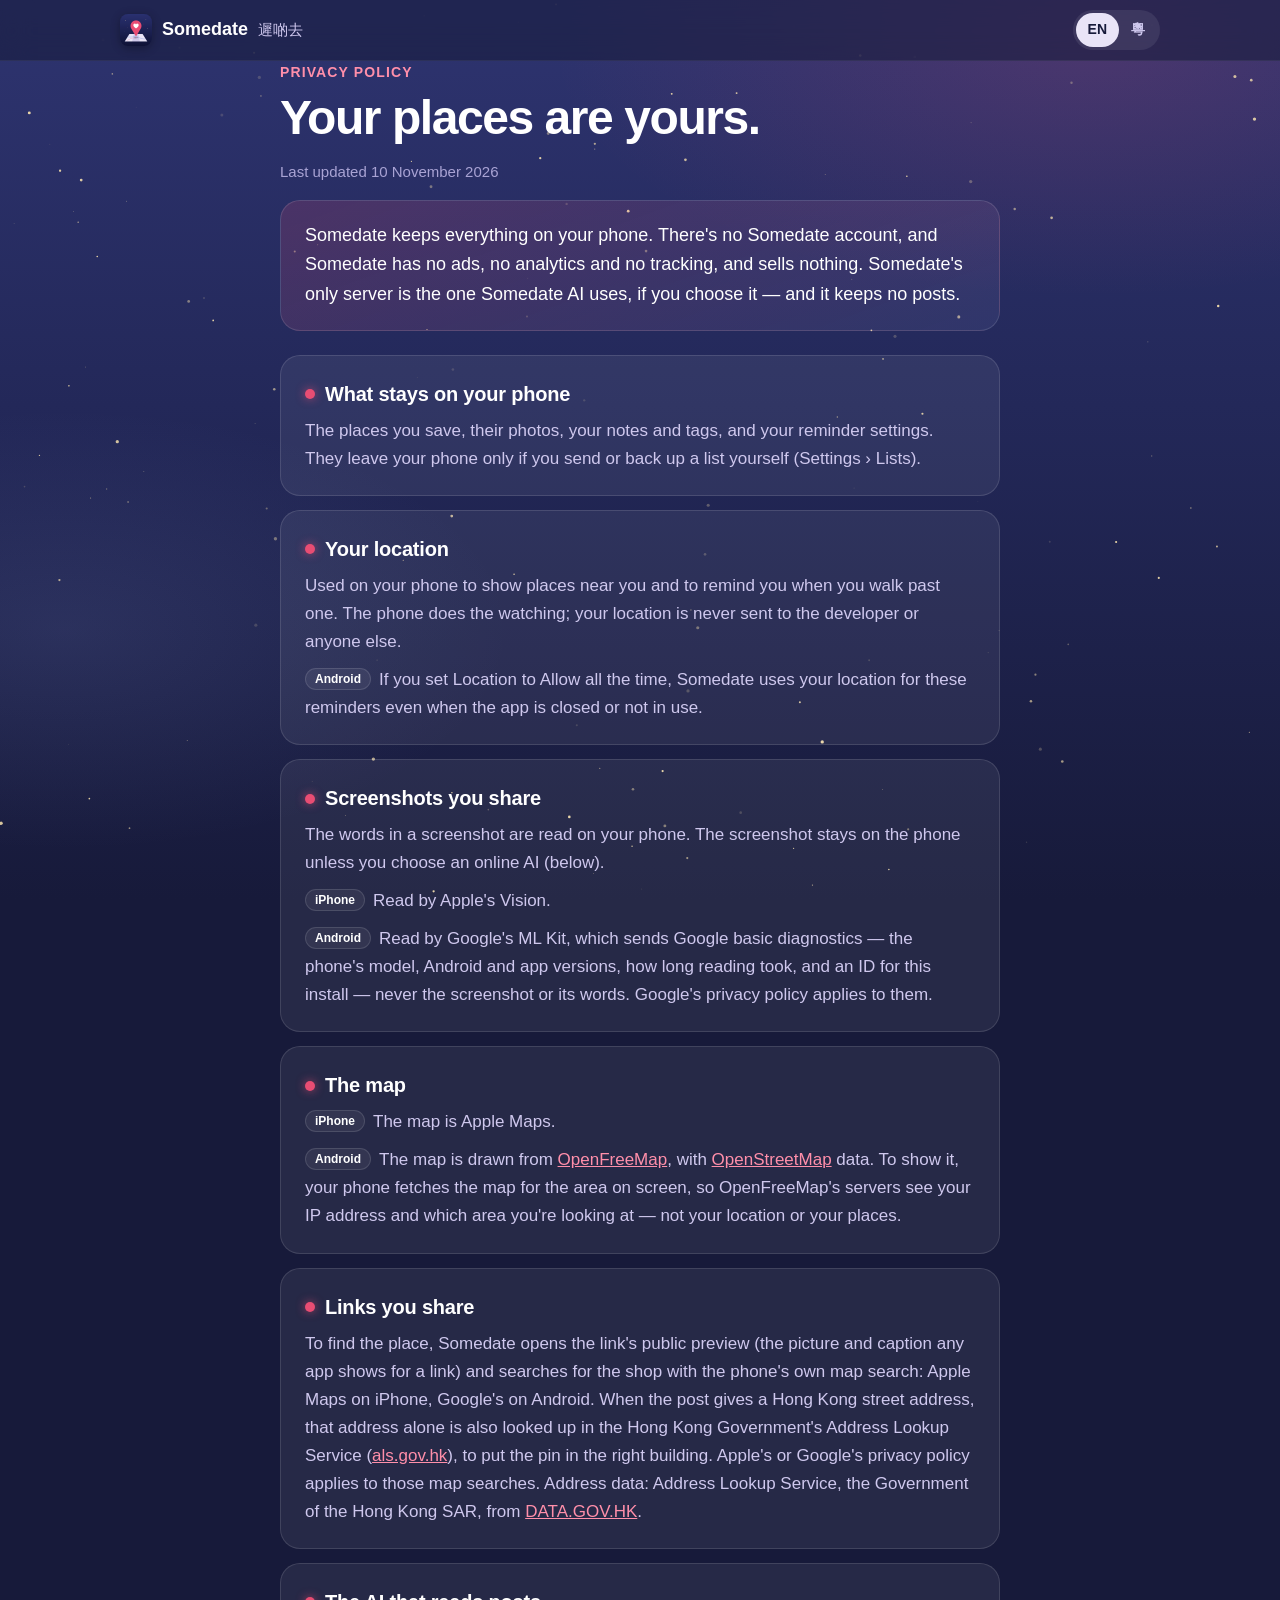
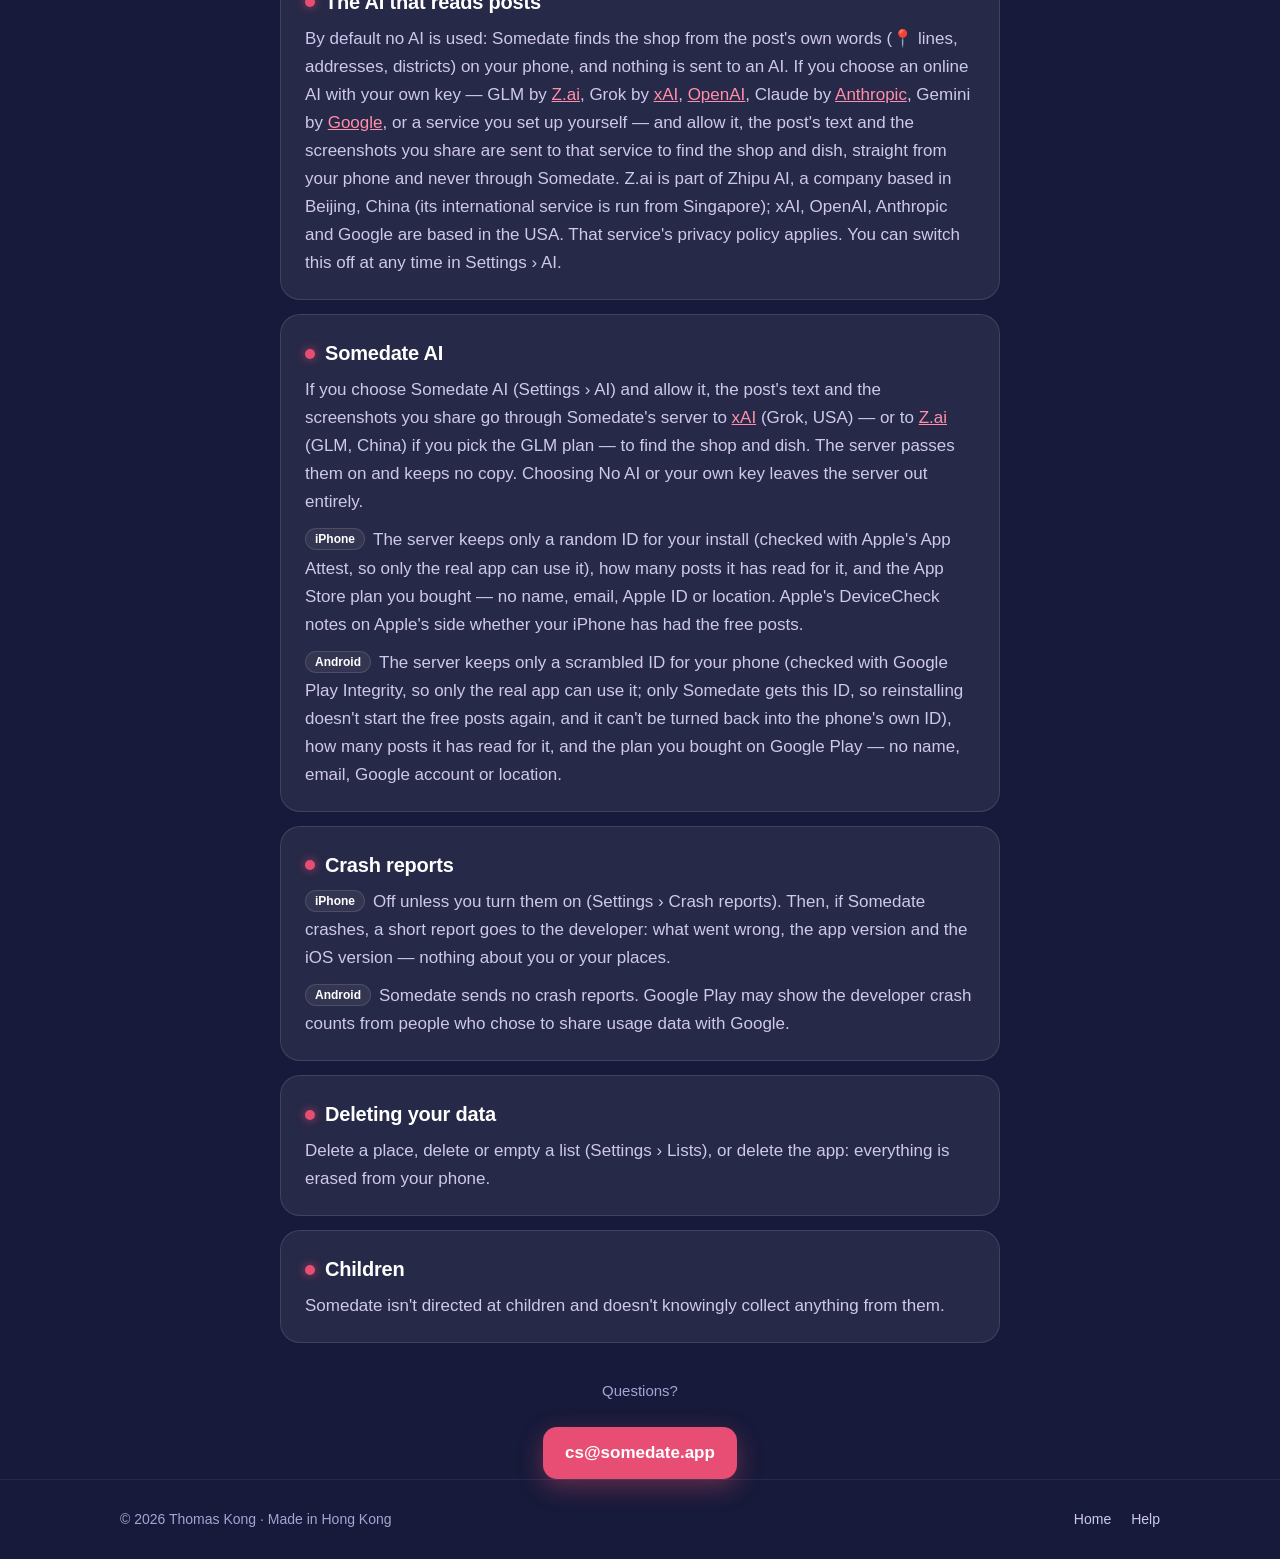
==== commit cebf07a4: "privacy: iPhone / Android labels on what differs; boss's Cantonese; shared lists hidden until they s" ====
--- a/privacy.html
+++ b/privacy.html
@@ -27,70 +27,86 @@
 <main class="wrap">
   <p class="kicker" data-en>Privacy policy</p><p class="kicker" data-zh>私隱政策</p>
   <h1 data-en>Your places are yours.</h1><h1 data-zh>你嘅地方，只屬於你。</h1>
-  <p class="muted" data-en>Last updated 10 November 2026</p><p class="muted" data-zh>最後更新：2026 年 10 月 30 日</p>
+  <p class="muted" data-en>Last updated 10 November 2026</p><p class="muted" data-zh>最後更新：2026 年 11 月 10 日</p>
 
-  <div class="highlight" data-en>Somedate keeps everything on your phone, and on iPhone in your own iCloud for lists you share. There's no Somedate account, and Somedate has no ads, no analytics and no tracking, and sells nothing. Somedate's only server is the one Somedate AI uses, if you choose it — and it keeps no posts.</div>
-  <div class="highlight" data-zh>遲啲去所有嘢都save喺你部 iPhone；你分享嘅清單就save喺你自己嘅 iCloud。遲啲去冇帳戶，冇廣告、冇分析、冇追蹤，亦唔會賣任何資料。遲啲去唯一嘅伺服器係你揀用遲啲去 AI 先會用到嗰個——佢唔會留低任何 post。</div>
+  <div class="highlight" data-en>Somedate keeps everything on your phone. There's no Somedate account, and Somedate has no ads, no analytics and no tracking, and sells nothing. Somedate's only server is the one Somedate AI uses, if you choose it — and it keeps no posts.</div>
+  <div class="highlight" data-zh>遲啲去所有嘢都save喺你部手機。遲啲去冇帳戶，冇廣告、冇分析、冇追蹤，亦唔會賣任何資料。遲啲去唯一嘅伺服器係你揀用遲啲去提供嘅 AI Plan先會用到，佢唔會留低任何 post。</div>
 
   <div class="topic">
-    <h2 data-en>What stays on your phone</h2><h2 data-zh>留喺你 iPhone 嘅資料</h2>
-    <p data-en>The places you save, their photos, your notes and tags, and your reminder settings. They leave your phone only if you share, send or back up a list yourself (Settings › Lists).</p>
-    <p data-zh>你儲存嘅地方、相片、備註同標籤，同提醒設定。只有你自己分享、send 出去或者備份清單（設定 › 清單）先會離開你部 iPhone。</p>
+    <h2 data-en>What stays on your phone</h2><h2 data-zh>留喺你手機嘅資料</h2>
+    <p data-en>The places you save, their photos, your notes and tags, and your reminder settings. They leave your phone only if you send or back up a list yourself (Settings › Lists).</p>
+    <p data-zh>你儲存嘅地方、相片、備註同標籤，同提醒設定。只有你自己 send 出去或者備份清單（設定 › 清單）先會離開你部手機。</p>
   </div>
 
+  <!-- Shared lists: not in 1.0 - bring back when they ship (2026-11-10)
   <div class="topic">
     <h2 data-en>Shared lists and iCloud (iPhone)</h2><h2 data-zh>分享清單同 iCloud</h2>
     <p data-en>Shared lists are on iPhone only. When you share a list, its places and photos are stored in the list owner's iCloud (Apple's CloudKit) and shown to the people invited to it, along with the names from their iCloud accounts and the stars each person gives. Lists you don't share never go to iCloud. The developer can't see any of it. Removing someone, stopping sharing or leaving takes the list off their iPhone (they get 7 days to keep a copy). Apple's privacy policy applies to iCloud.</p>
     <p data-zh>你分享一張清單嘅時候，入面嘅地方同相片會Save喺清單主人嘅 iCloud（Apple 嘅 CloudKit），被邀請嘅人先可以睇到，所有人iCloud 帳戶嘅名同俾每個地方嘅星都喺。冇用分享功能嘅清單唔會上iCloud。總之，開發者乜都睇唔到亦都唔想睇。如果移除某人、停止分享清單或者退出，張清單就會喺佢部 iPhone 消失（佢有 7 日時間儲存一份，唔係既話佢好慘）。iCloud 受 Apple 私隱政策約束。</p>
   </div>
+  -->
 
   <div class="topic">
     <h2 data-en>Your location</h2><h2 data-zh>你嘅位置</h2>
-    <p data-en>Used on your phone to show places near you and to remind you when you walk past one. On Android, if you set Location to Allow all the time, Somedate uses your location for these reminders even when the app is closed or not in use. The phone does the watching; your location is never sent to the developer or anyone else.</p>
-    <p data-zh>只喺你部 iPhone 用嚟顯示附近嘅地方，同埋行過嗰陣提醒你。由 iOS 負責留意；你嘅位置唔會send俾開發者或者任何人。</p>
+    <p data-en>Used on your phone to show places near you and to remind you when you walk past one. The phone does the watching; your location is never sent to the developer or anyone else.</p>
+    <p data-zh>只喺你部手機用嚟顯示附近嘅地方，同埋行過嗰陣提醒你。由手機負責留意；你嘅位置唔會send俾開發者或者任何人。</p>
+    <p class="for" data-en><span class="os">Android</span>If you set Location to Allow all the time, Somedate uses your location for these reminders even when the app is closed or not in use.</p>
+    <p class="for" data-zh><span class="os">Android</span>如果你喺 Android用家，你將位置權限設做「一律允許」，遲啲去喺 App 關咗或者冇用緊嘅時候，都會用你嘅位置嚟提醒你。</p>
   </div>
 
   <div class="topic">
-    <h2 data-en>Screenshots you share</h2><h2 data-zh>Screenshots you share</h2>
-    <p data-en>The words in a screenshot are read on your phone: by Apple's Vision on iPhone, and by Google's ML Kit on Android. The screenshot stays on the phone unless you choose an online AI (below). On Android, ML Kit sends Google basic diagnostics — the phone's model, Android and app versions, how long reading took, and an ID for this install — never the screenshot or its words. Google's privacy policy applies to them.</p>
-    <p data-zh>The words in a screenshot are read on your phone: by Apple's Vision on iPhone, and by Google's ML Kit on Android. The screenshot stays on the phone unless you choose an online AI (below). On Android, ML Kit sends Google basic diagnostics — the phone's model, Android and app versions, how long reading took, and an ID for this install — never the screenshot or its words. Google's privacy policy applies to them.</p>
+    <h2 data-en>Screenshots you share</h2><h2 data-zh>你分享嘅截圖</h2>
+    <p data-en>The words in a screenshot are read on your phone. The screenshot stays on the phone unless you choose an online AI (below).</p>
+    <p data-zh>截圖入面嘅字喺你部手機度讀。除非你揀用網上 AI（見下文），否則截圖唔會離開你部手機。</p>
+    <p class="for" data-en><span class="os">iPhone</span>Read by Apple's Vision.</p>
+    <p class="for" data-zh><span class="os">iPhone</span>用 Apple 嘅 Vision 讀。</p>
+    <p class="for" data-en><span class="os">Android</span>Read by Google's ML Kit, which sends Google basic diagnostics — the phone's model, Android and app versions, how long reading took, and an ID for this install — never the screenshot or its words. Google's privacy policy applies to them.</p>
+    <p class="for" data-zh><span class="os">Android</span>用 Google 嘅 ML Kit 讀。ML Kit 會 send 基本診斷資料俾 Google——手機型號、Android 同 App 版本、讀咗幾耐，同埋呢次安裝嘅一個 ID——但唔會 send 截圖或者入面嘅字。呢啲資料受 Google 私隱政策約束。</p>
   </div>
 
   <div class="topic">
-    <h2 data-en>The map on Android</h2><h2 data-zh>The map on Android</h2>
-    <p data-en>On Android the map is drawn from <a href="https://openfreemap.org">OpenFreeMap</a>, with <a href="https://www.openstreetmap.org/copyright">OpenStreetMap</a> data. To show it, your phone fetches the map for the area on screen, so OpenFreeMap's servers see your IP address and which area you're looking at — not your location or your places. On iPhone, the map is Apple Maps.</p>
-    <p data-zh>On Android the map is drawn from <a href="https://openfreemap.org">OpenFreeMap</a>, with <a href="https://www.openstreetmap.org/copyright">OpenStreetMap</a> data. To show it, your phone fetches the map for the area on screen, so OpenFreeMap's servers see your IP address and which area you're looking at — not your location or your places. On iPhone, the map is Apple Maps.</p>
+    <h2 data-en>The map</h2><h2 data-zh>地圖</h2>
+    <p class="for" data-en><span class="os">iPhone</span>The map is Apple Maps.</p>
+    <p class="for" data-zh><span class="os">iPhone</span>iPhone用家嘅地圖係 Apple 地圖。</p>
+    <p class="for" data-en><span class="os">Android</span>The map is drawn from <a href="https://openfreemap.org">OpenFreeMap</a>, with <a href="https://www.openstreetmap.org/copyright">OpenStreetMap</a> data. To show it, your phone fetches the map for the area on screen, so OpenFreeMap's servers see your IP address and which area you're looking at — not your location or your places.</p>
+    <p class="for" data-zh><span class="os">Android</span>Android用家嘅地圖由 <a href="https://openfreemap.org">OpenFreeMap</a> 提供，用 <a href="https://www.openstreetmap.org/copyright">OpenStreetMap</a> 嘅資料。為咗顯示地圖，你部手機會需要攞畫面上嗰個範圍嘅地圖資料，所以 OpenFreeMap 嘅伺服器會見到你嘅 IP 地址同你睇緊邊個範圍——但唔會見到你嘅位置或者你嘅地方。</p>
   </div>
 
   <div class="topic">
     <h2 data-en>Links you share</h2><h2 data-zh>你分享嘅連結</h2>
     <p data-en>To find the place, Somedate opens the link's public preview (the picture and caption any app shows for a link) and searches for the shop with the phone's own map search: Apple Maps on iPhone, Google's on Android. When the post gives a Hong Kong street address, that address alone is also looked up in the Hong Kong Government's Address Lookup Service (<a href="https://www.als.gov.hk">als.gov.hk</a>), to put the pin in the right building. Apple's or Google's privacy policy applies to those map searches. Address data: Address Lookup Service, the Government of the Hong Kong SAR, from <a href="https://data.gov.hk">DATA.GOV.HK</a>.</p>
-    <p data-zh>為咗搵出地方，遲啲去會打開連結嘅公開預覽（任何 App 顯示連結時見到嘅相同文字），再喺 Apple 地圖搵間舖。如果 post 有香港街道地址，就只會將個地址拎去香港政府嘅地址查詢服務（<a href="https://www.als.gov.hk">als.gov.hk</a>）查，將圖釘放喺啱嘅大廈。地圖搜尋受 Apple 私隱政策約束。地址資料：香港特別行政區政府地址查詢服務，來自 <a href="https://data.gov.hk">DATA.GOV.HK</a>。</p>
+    <p data-zh>為咗搵出地方，遲啲去會打開連結嘅公開預覽（任何 App 顯示連結時見到嘅相同文字），再用手機本身嘅地圖搜尋搵間舖：iPhone 用 Apple 地圖，Android 用 Google 嘅。如果 post 有香港街道地址，就只會將個地址拎去香港政府嘅地址查詢服務（<a href="https://www.als.gov.hk">als.gov.hk</a>）查，將圖釘放喺啱嘅大廈。地圖搜尋受 Apple 或者 Google 嘅私隱政策約束。地址資料：香港特別行政區政府地址查詢服務，來自 <a href="https://data.gov.hk">DATA.GOV.HK</a>。</p>
   </div>
 
   <div class="topic">
     <h2 data-en>The AI that reads posts</h2><h2 data-zh>讀 post 嘅 AI</h2>
     <p data-en>By default no AI is used: Somedate finds the shop from the post's own words (📍 lines, addresses, districts) on your phone, and nothing is sent to an AI. If you choose an online AI with your own key — GLM by <a href="https://z.ai">Z.ai</a>, Grok by <a href="https://x.ai/legal/privacy-policy">xAI</a>, <a href="https://openai.com/policies/privacy-policy">OpenAI</a>, Claude by <a href="https://www.anthropic.com/legal/privacy">Anthropic</a>, Gemini by <a href="https://policies.google.com/privacy">Google</a>, or a service you set up yourself — and allow it, the post's text and the screenshots you share are sent to that service to find the shop and dish, straight from your phone and never through Somedate. Z.ai is part of Zhipu AI, a company based in Beijing, China (its international service is run from Singapore); xAI, OpenAI, Anthropic and Google are based in the USA. That service's privacy policy applies. You can switch this off at any time in Settings › AI.</p>
-    <p data-zh>預設唔會用 AI：遲啲去喺你部 iPhone 由 post 本身嘅內容（📍、地址、地區）嘗試搵出店舖，乜都唔會傳去 AI。如果你自己有AI既API key (Bring your own key)，例如 <a href="https://z.ai">Z.ai</a> 嘅 GLM、<a href="https://x.ai/legal/privacy-policy">xAI</a> 嘅 Grok、<a href="https://openai.com/policies/privacy-policy">OpenAI</a>、<a href="https://www.anthropic.com/legal/privacy">Anthropic</a> 嘅 Claude、<a href="https://policies.google.com/privacy">Google</a> 嘅 Gemini，或者你自己嘅AI，並且知道同准許，post 嘅文字同你分享嘅截圖會由你部 iPhone 直接傳去嗰個AI 搵出店舖同食物，咁你就可以好方便。留意返，呢啲你send 俾AI嘅資料喺唔會經過遲啲去，因為我哋唔想知，同時想Keep唔用server。</p>
+    <p data-zh>預設唔會用 AI：遲啲去喺你部手機由 post 本身嘅內容（📍、地址、地區）嘗試搵出店舖，乜都唔會傳去 AI。如果你自己有AI既API key (Bring your own key)，例如 <a href="https://z.ai">Z.ai</a> 嘅 GLM、<a href="https://x.ai/legal/privacy-policy">xAI</a> 嘅 Grok、<a href="https://openai.com/policies/privacy-policy">OpenAI</a>、<a href="https://www.anthropic.com/legal/privacy">Anthropic</a> 嘅 Claude、<a href="https://policies.google.com/privacy">Google</a> 嘅 Gemini，或者你自己嘅AI，並且知道同准許，post 嘅文字同你分享嘅截圖會由你部手機直接傳去嗰個AI 搵出店舖同食物，咁你就可以好方便。留意返，呢啲你send 俾AI嘅資料喺唔會經過遲啲去，因為我哋唔想知，同時想Keep唔用server。</p>
     <p data-zh><b>重要：</b> Z.ai 屬於總部喺中國北京嘅智譜 AI（國際服務由佢嘅新加坡公司營運；xAI、OpenAI、Anthropic 同 Google 嘅總部喺美國。受嗰個服務地區同公司嘅私隱政策約束。你隨時可以喺 設定 › AI 關閉。</p>
   </div>
 
   <div class="topic">
     <h2 data-en>Somedate AI</h2><h2 data-zh>遲啲去 AI</h2>
-    <p data-en>If you choose Somedate AI (Settings › AI) and allow it, the post's text and the screenshots you share go through Somedate's server to <a href="https://x.ai/legal/privacy-policy">xAI</a> (Grok, USA) — or to <a href="https://z.ai">Z.ai</a> (GLM, China) if you pick the GLM plan — to find the shop and dish. The server passes them on and keeps no copy. It keeps only a random ID for your install (checked with Apple's App Attest, so only the real app can use it), how many posts it has read for it, and the App Store plan you bought — no name, email, Apple ID or location. Apple's DeviceCheck notes on Apple's side whether your iPhone has had the free posts. On Android, Google Play Integrity does the checking instead, the free posts are counted against a scrambled ID for your phone (one only Somedate gets, so reinstalling doesn't start them again; it can't be turned back into the phone's own ID), and the plan is the one you bought on Google Play — no name, email, Google account or location. Choosing No AI or your own key leaves the server out entirely.</p>
-    <p data-zh>如果你揀遲啲去 AI（設定 › AI）並且准許，post 嘅文字同你分享嘅截圖會經遲啲去嘅伺服器傳去 <a href="https://x.ai/legal/privacy-policy">xAI</a>（Grok，美國）——如果你揀 GLM 計劃就傳去 <a href="https://z.ai">Z.ai</a>（GLM，中國）——搵出店舖同食物。伺服器只會轉交，唔會留低副本。佢只會記住你部裝置嘅一個隨機 ID（用 Apple 嘅 App Attest 核對，所以只有正版 App 先用到）、幫佢讀咗幾多個 post，同你喺 App Store 買咗邊個計劃——冇名、冇電郵、冇 Apple ID、冇位置。Apple 嘅 DeviceCheck 會喺 Apple 嗰邊記低你部 iPhone 用過免費 post 未。揀唔用 AI 或者用自己嘅 key，就完全唔會經伺服器。</p>
+    <p data-en>If you choose Somedate AI (Settings › AI) and allow it, the post's text and the screenshots you share go through Somedate's server to <a href="https://x.ai/legal/privacy-policy">xAI</a> (Grok, USA) — or to <a href="https://z.ai">Z.ai</a> (GLM, China) if you pick the GLM plan — to find the shop and dish. The server passes them on and keeps no copy. Choosing No AI or your own key leaves the server out entirely.</p>
+    <p data-zh>如果你揀遲啲去 AI（設定 › AI）並且准許，post 嘅文字同你分享嘅截圖會經遲啲去嘅伺服器傳去 <a href="https://x.ai/legal/privacy-policy">xAI</a>（Grok，美國）——如果你揀 GLM 計劃就傳去 <a href="https://z.ai">Z.ai</a>（GLM，中國）——搵出店舖同食物。伺服器只會轉交，唔會留低副本。揀唔用 AI 或者用自己嘅 key，就完全唔會經伺服器。</p>
+    <p class="for" data-en><span class="os">iPhone</span>The server keeps only a random ID for your install (checked with Apple's App Attest, so only the real app can use it), how many posts it has read for it, and the App Store plan you bought — no name, email, Apple ID or location. Apple's DeviceCheck notes on Apple's side whether your iPhone has had the free posts.</p>
+    <p class="for" data-zh><span class="os">iPhone</span>佢只會記住你部裝置嘅一個隨機 ID（用 Apple 嘅 App Attest 核對，所以只有正版 App 先用到）、幫佢讀咗幾多個 post，同你喺 App Store 買咗邊個計劃——冇名、冇電郵、冇 Apple ID、冇位置。Apple 嘅 DeviceCheck 會喺 Apple 嗰邊記低你部 iPhone 用過免費 post 未。</p>
+    <p class="for" data-en><span class="os">Android</span>The server keeps only a scrambled ID for your phone (checked with Google Play Integrity, so only the real app can use it; only Somedate gets this ID, so reinstalling doesn't start the free posts again, and it can't be turned back into the phone's own ID), how many posts it has read for it, and the plan you bought on Google Play — no name, email, Google account or location.</p>
+    <p class="for" data-zh><span class="os">Android</span>佢只會記住你部手機嘅一個打亂咗嘅 ID（用 Google Play Integrity 核對，所以只有正版 App 先用到；呢個 ID 只有遲啲去攞到，所以重裝都唔會重新開始免費 post，亦冇辦法變返做手機本身嘅 ID）、幫佢讀咗幾多個 post，同你喺 Google Play 買咗邊個計劃——冇名、冇電郵、冇 Google 帳戶、冇位置。</p>
   </div>
 
   <div class="topic">
     <h2 data-en>Crash reports</h2><h2 data-zh>當機報告</h2>
-    <p data-en>On iPhone: off unless you turn them on (Settings › Crash reports). Then, if Somedate crashes, a short report goes to the developer: what went wrong, the app version and the iOS version — nothing about you or your places. On Android, Somedate sends no crash reports; Google Play may show the developer crash counts from people who chose to share usage data with Google.</p>
-    <p data-zh>預設關閉，除非你開啟（設定 › 當機報告）。開咗之後，如果遲啲去當機，會send一份簡短報告俾開發者：出咗咩問題、App 版本同 iOS 版本——唔包括你或者你嘅地方。</p>
+    <p class="for" data-en><span class="os">iPhone</span>Off unless you turn them on (Settings › Crash reports). Then, if Somedate crashes, a short report goes to the developer: what went wrong, the app version and the iOS version — nothing about you or your places.</p>
+    <p class="for" data-zh><span class="os">iPhone</span>預設關閉，除非你開啟（設定 › 當機報告）。開咗之後，如果遲啲去當機，會send一份簡短報告俾開發者：出咗咩問題、App 版本同 iOS 版本——唔包括你或者你嘅地方。</p>
+    <p class="for" data-en><span class="os">Android</span>Somedate sends no crash reports. Google Play may show the developer crash counts from people who chose to share usage data with Google.</p>
+    <p class="for" data-zh><span class="os">Android</span>遲啲去唔會 send 任何當機報告；如果有人揀咗同 Google 分享使用資料，Google Play 可能會俾開發者睇到當機次數。</p>
   </div>
 
   <div class="topic">
     <h2 data-en>Deleting your data</h2><h2 data-zh>刪除你嘅資料</h2>
-    <p data-en>Delete a place, delete or empty a list (Settings › Lists), or delete the app: everything is erased from your phone. On iPhone, for a list you share, stop sharing first to remove it from iCloud.</p>
-    <p data-zh>刪除一個地方、刪除或者清空清單（設定 › 清單），或者刪除 App：所有嘢都會喺你部 iPhone 抹走。分享緊嘅清單，要先停止分享，先會喺 iCloud 刪除。</p>
+    <p data-en>Delete a place, delete or empty a list (Settings › Lists), or delete the app: everything is erased from your phone.</p>
+    <p data-zh>刪除一個地方、刪除或者清空清單（設定 › 清單），或者刪除 App：所有嘢都會喺你部手機抹走。</p>
   </div>
 
   <div class="topic">
--- a/style.css
+++ b/style.css
@@ -41,6 +41,9 @@
 .topic p { margin: 0; color: var(--soft); }
 .topic p + p { margin-top: 10px; }
 .topic b { color: var(--text); }
+/* privacy: what's only on iPhone or only on Android, labelled */
+.os { display: inline-block; font-size: 12px; font-weight: 600; line-height: 1; padding: 4px 9px; margin-right: 8px; border-radius: 999px;
+  border: 1px solid var(--card-line); color: var(--text); background: rgba(255,255,255,.06); vertical-align: 2px; }
 .highlight { background: linear-gradient(160deg, rgba(232,77,115,.18), rgba(143,160,224,.10)); border: 1px solid var(--card-line);
   border-radius: 20px; padding: 20px 24px; margin: 0 0 24px; font-size: 18px; }
 .contact { text-align: center; margin-top: 36px; }
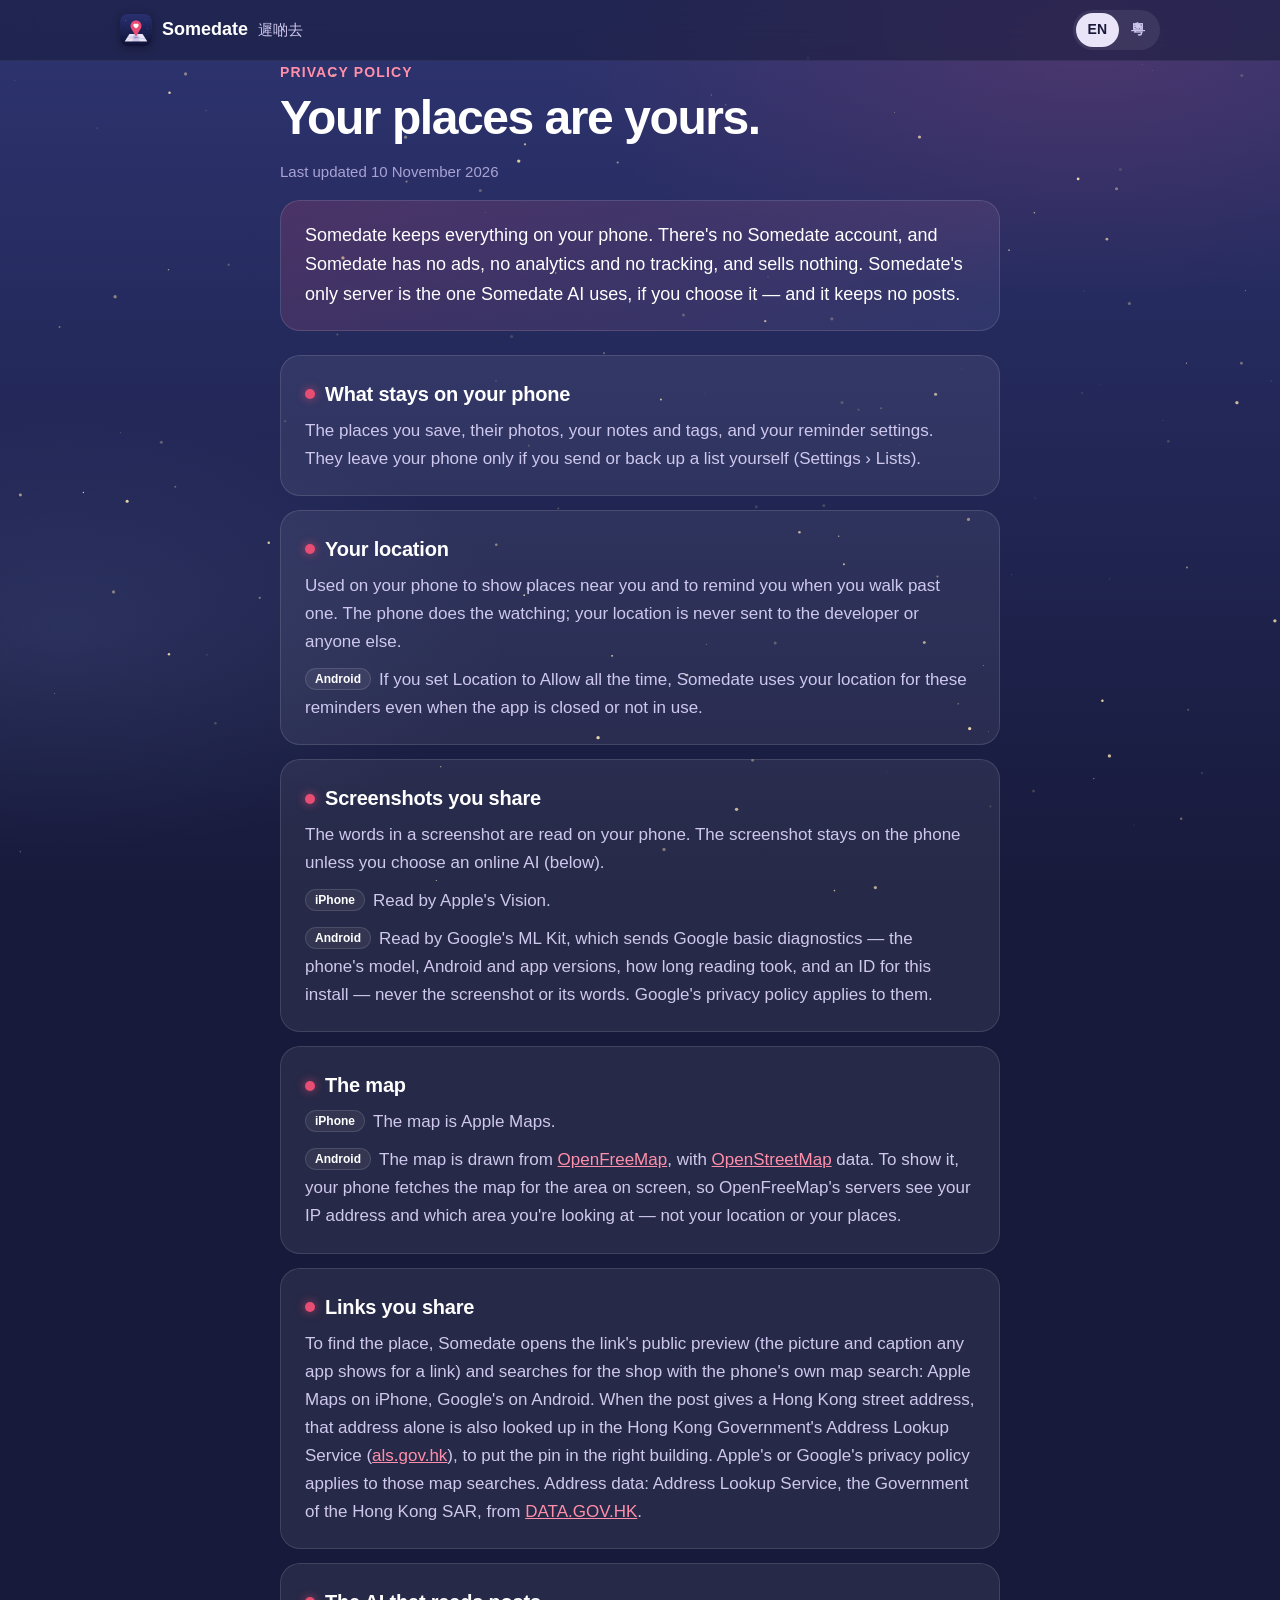
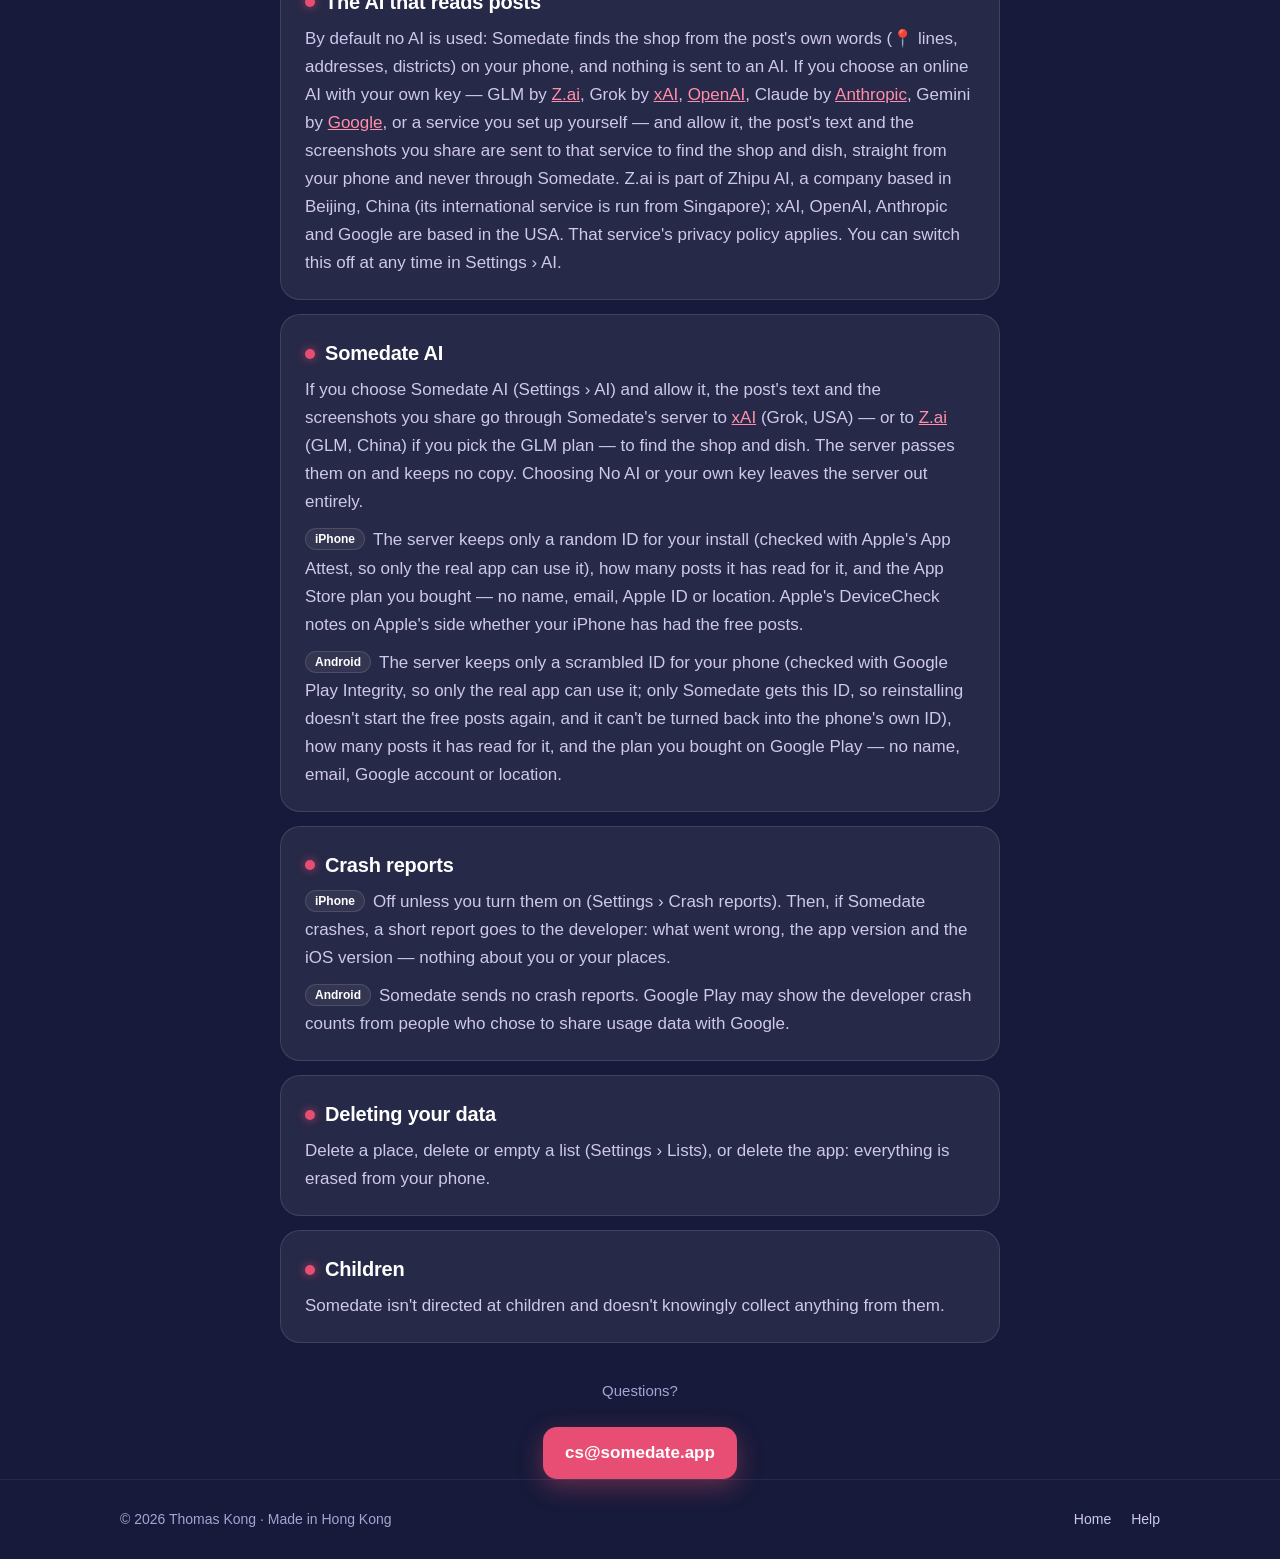
==== commit a3e379e2: "Launch: App Store badge links to the live app, Android in beta, search engines allowed (AI crawlers " ====
--- a/privacy.html
+++ b/privacy.html
@@ -2,7 +2,6 @@
 <html lang="en">
 <head>
 <meta charset="utf-8">
-<meta name="robots" content="noindex, nofollow, noarchive, noimageindex">
 <meta name="viewport" content="width=device-width, initial-scale=1, viewport-fit=cover">
 <title>Somedate Privacy Policy · 遲啲去</title>
 <meta name="description" content="Somedate keeps your places on your phone. No account, no ads, no tracking.">
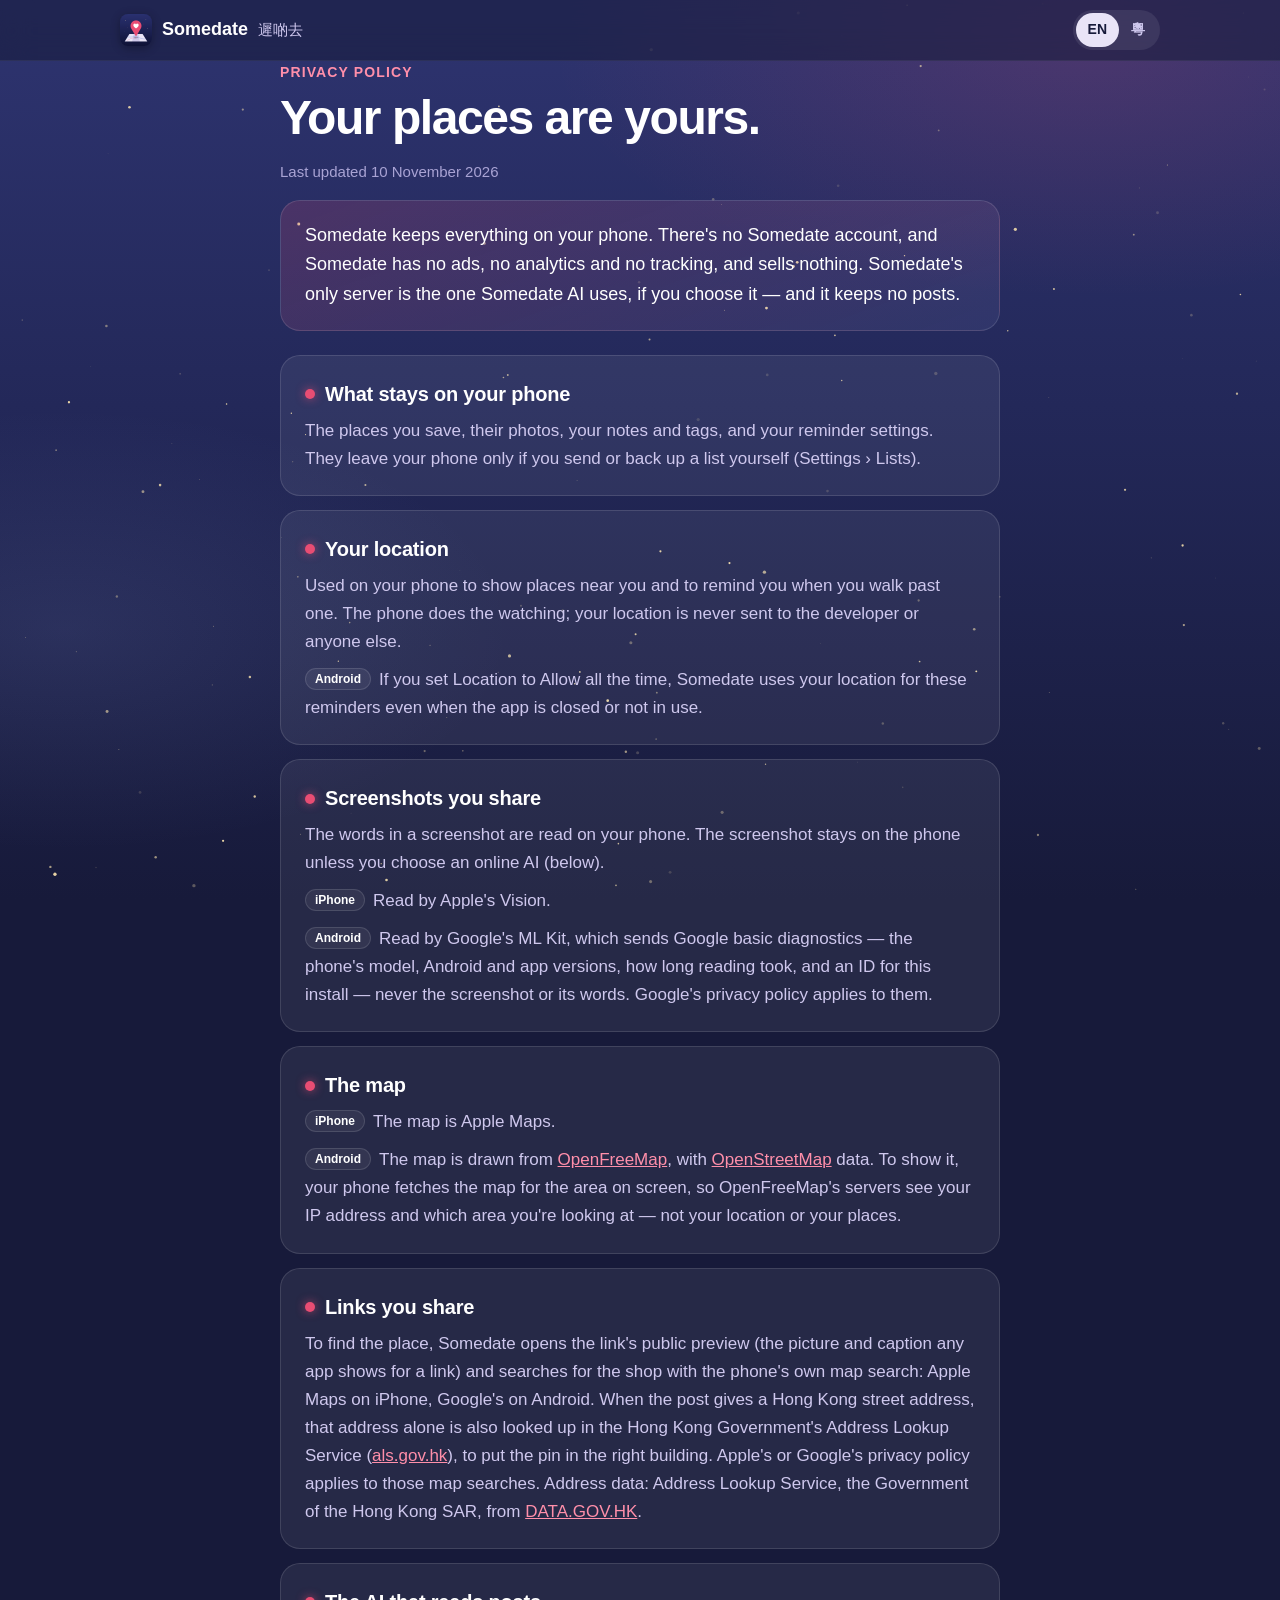
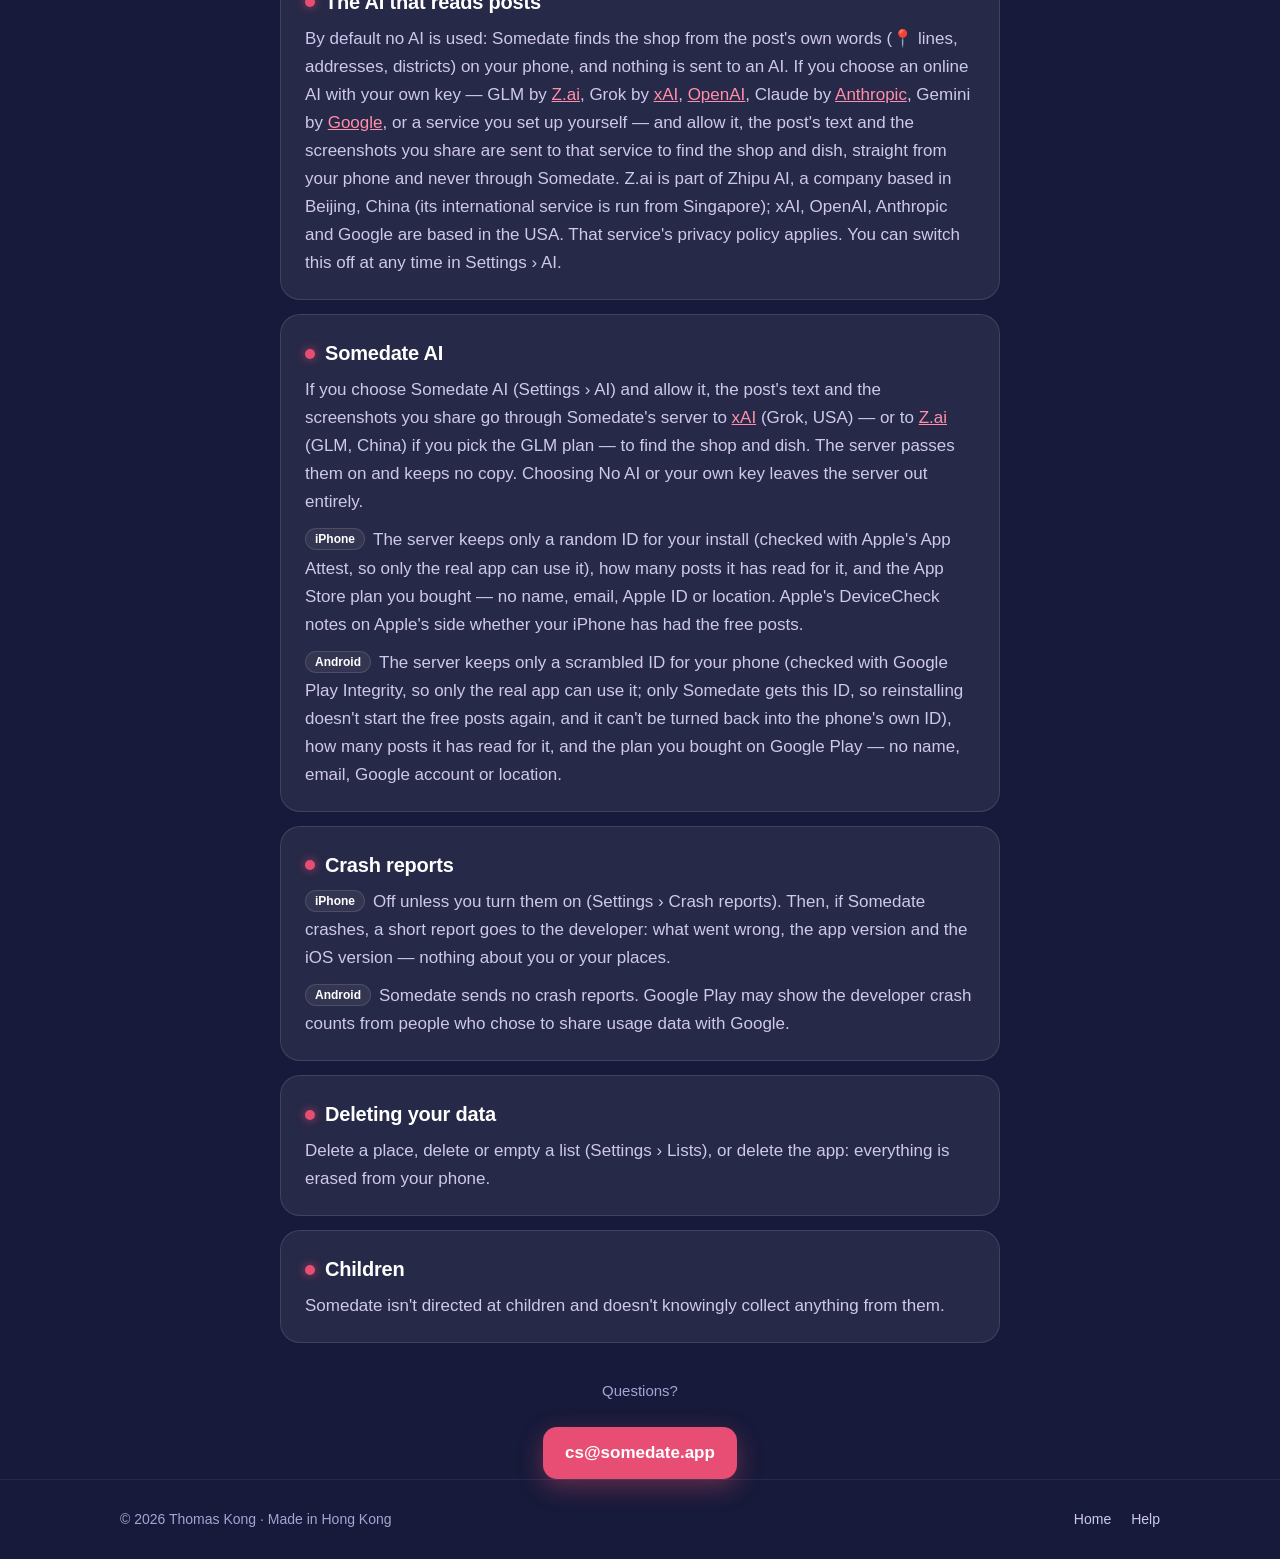
==== commit 1d1da550: "Pages ask for style.css / site.js by version, so a new page never draws with the browser's old copy " ====
--- a/privacy.html
+++ b/privacy.html
@@ -8,7 +8,7 @@
 <meta name="theme-color" content="#232859">
 <link rel="apple-touch-icon" href="/apple-touch-icon.png">
 <link rel="icon" href="/icon.png">
-<link rel="stylesheet" href="style.css">
+<link rel="stylesheet" href="style.css?v=20261113">  <!-- bump ?v= when style.css or site.js changes: browsers keep the old ones 10 minutes -->
 </head>
 <body>
 <div class="sky" aria-hidden="true"></div>
@@ -129,6 +129,6 @@
     </nav>
   </div>
 </footer>
-<script src="site.js"></script>
+<script src="site.js?v=20261113"></script>
 </body>
 </html>
--- a/style.css
+++ b/style.css
@@ -58,3 +58,71 @@
 
 html:not([lang="zh-HK"]) [data-zh], html[lang="zh-HK"] [data-en] { display: none !important; }
 @media (max-width: 600px) { .brand small { display: none; } .topic { padding: 18px; } }
+.ticks { list-style: none; margin: 12px 0; padding: 12px 16px; border-radius: 14px; background: rgba(255,255,255,.05); color: var(--soft); }
+.ticks li { position: relative; padding-left: 26px; line-height: 1.9; }
+.ticks li::before { content: "✓"; position: absolute; left: 2px; color: var(--rose-soft); font-weight: 700; }
+.howto { display: grid; grid-template-columns: 1fr 220px; gap: 22px; align-items: start; }
+.clip { display: block; width: 100%; height: auto; border-radius: 22px; background: #0c0d1f; border: 1px solid var(--card-line); }
+@media (max-width: 600px) { .howto { grid-template-columns: 1fr; } .clip { width: min(100%, 280px); margin: 0 auto; } }
+
+/* help: Share a post acted out, like the app's tour (Guide.swift ShareStoryPicture): the post › the app's Share to… ›
+   the phone's share sheet › the pin. site.js steps data-step 0-3; drawn light, like a phone's screen */
+.story { margin: 18px auto 16px; max-width: 300px; }
+.story .screen { position: relative; height: 300px; overflow: hidden; border-radius: 16px; background: #fff; color: #111;
+  font-size: 12px; line-height: 1.3; box-shadow: 0 10px 30px rgba(0,0,0,.35); }
+.story svg { width: 21px; height: 21px; fill: none; stroke: #111; stroke-width: 1.8; stroke-linejoin: round; stroke-linecap: round; }
+.story .who { display: flex; align-items: center; gap: 8px; padding: 8px 10px; font-weight: 600; }
+.story .who i { width: 24px; height: 24px; border-radius: 50%; background: linear-gradient(135deg, #FFD60A, var(--rose)); }
+.story .photo { height: 188px; display: grid; place-items: center; font-size: 76px;
+  background: linear-gradient(135deg, #F5B340, #D9572B 55%, #7A2919); text-shadow: 0 6px 8px rgba(0,0,0,.25); }
+.story .acts { display: flex; align-items: center; gap: 16px; padding: 10px 12px; }
+.story .acts small { margin-left: auto; color: #8E8E93; font-size: 12px; }
+.story .hot { position: relative; display: flex; }
+.story .dim { position: absolute; inset: 0; background: #000; opacity: 0; transition: opacity .4s; }
+.story .sheet { position: absolute; left: 0; right: 0; bottom: 0; padding: 8px 12px 14px; background: #F2F2F7;
+  border-radius: 18px 18px 0 0; transform: translateY(100%); opacity: 0;
+  transition: transform .5s cubic-bezier(.3,1.25,.5,1), opacity .3s; }
+.story .grab { width: 36px; height: 4px; border-radius: 2px; background: #C7C7CC; margin: 0 auto 10px; }
+.story .bar { height: 26px; border-radius: 13px; background: #E5E5EA; margin-bottom: 10px; }
+.story .people, .story .tools, .story .apps { display: flex; }
+.story .people > span, .story .tools > span, .story .apps > span { flex: 1; display: flex; flex-direction: column; align-items: center;
+  gap: 4px; color: #8E8E93; font-size: 10.5px; white-space: nowrap; }
+.story .people i { width: 38px; height: 38px; border-radius: 50%; background: #E5E5EA; }
+.story hr { border: 0; border-top: 1px solid #D1D1D6; margin: 10px 0; }
+.story .tools i { position: relative; width: 40px; height: 40px; border-radius: 50%; background: #E5E5EA; display: grid; place-items: center;
+  font-style: normal; font-size: 16px; font-weight: 700; color: #111; }
+.story .on { color: var(--rose) !important; font-weight: 700; }
+.story .tools .on i { box-shadow: inset 0 0 0 2.5px var(--rose); }
+.story .link { display: flex; align-items: center; gap: 10px; }
+.story .link i { width: 34px; height: 34px; border-radius: 8px; background: linear-gradient(#FF9500, #FF3B30); }
+.story .link span { display: flex; flex-direction: column; }
+.story .link b { color: #111; }
+.story .link small { color: #8E8E93; }
+.story .apps i { width: 48px; height: 48px; margin: 3px; border-radius: 12px; background: var(--c); }
+.story .apps .on { position: relative; }
+.story .apps img { width: 48px; height: 48px; border-radius: 12px; padding: 0; box-shadow: 0 0 0 3px #F2F2F7, 0 0 0 6px var(--rose); margin: 3px; }
+.story .map { position: absolute; inset: 0; background: #ECE9E1; opacity: 0; transition: opacity .3s; }
+.story .map svg { width: 100%; height: 100%; stroke: #fff; stroke-width: 9; }
+.story .pin { position: absolute; left: 50%; top: 42%; width: 44px; height: 44px; margin: -44px 0 0 -22px; display: grid; place-items: center;
+  font-size: 22px; background: var(--rose); border: 3px solid #fff; border-radius: 50% 50% 50% 0; rotate: -45deg;
+  box-shadow: 0 4px 10px rgba(0,0,0,.3); transform: translateY(-60px); opacity: 0; transition: transform .45s cubic-bezier(.3,1.4,.5,1), opacity .2s; }
+.story .pin span { rotate: 45deg; line-height: 1; }
+.story .name { position: absolute; left: 50%; top: calc(42% + 8px); translate: -50% 0; padding: 4px 10px; border-radius: 999px;
+  background: #fff; font-weight: 700; box-shadow: 0 2px 6px rgba(0,0,0,.15); white-space: nowrap; }
+/* the finger: a soft dot over what this step taps, pressing just before the next */
+.story .tap { position: absolute; left: 50%; top: 50%; width: 34px; height: 34px; margin: -17px; border-radius: 50%;
+  background: rgba(232,77,115,.35); border: 2px solid rgba(255,255,255,.9); opacity: 0; transition: opacity .2s, scale .2s; pointer-events: none; }
+.story .apps .tap { top: 27px; }
+.story[data-step="1"] .dim, .story[data-step="2"] .dim { opacity: .45; }
+.story[data-step="1"] .s1, .story[data-step="2"] .s1, .story[data-step="2"] .s2 { transform: none; opacity: 1; }
+.story[data-step="3"] .map { opacity: 1; }
+.story[data-step="3"] .pin { transform: none; opacity: 1; }
+.story[data-step="0"] .t0, .story[data-step="1"] .t1, .story[data-step="2"] .t2 { opacity: 1; }
+.story.pressing .tap { scale: .75; }
+.steps { display: flex; gap: 4px; list-style: none; margin: 10px 0 0; padding: 0; }
+.steps li { flex: 1; display: flex; flex-direction: column; align-items: center; padding: 6px 2px; border-radius: 8px;
+  color: var(--muted); font-size: 12px; font-weight: 600; line-height: 1.3; white-space: nowrap; transition: background .3s, color .3s; }
+.steps small { font-size: 10px; font-weight: 700; opacity: .7; }
+.story[data-step="0"] li:nth-child(1), .story[data-step="1"] li:nth-child(2),
+.story[data-step="2"] li:nth-child(3), .story[data-step="3"] li:nth-child(4) { color: var(--rose-soft); background: rgba(232,77,115,.16); }
+@media (prefers-reduced-motion: reduce) { .story .sheet, .story .pin { transform: none !important; } }
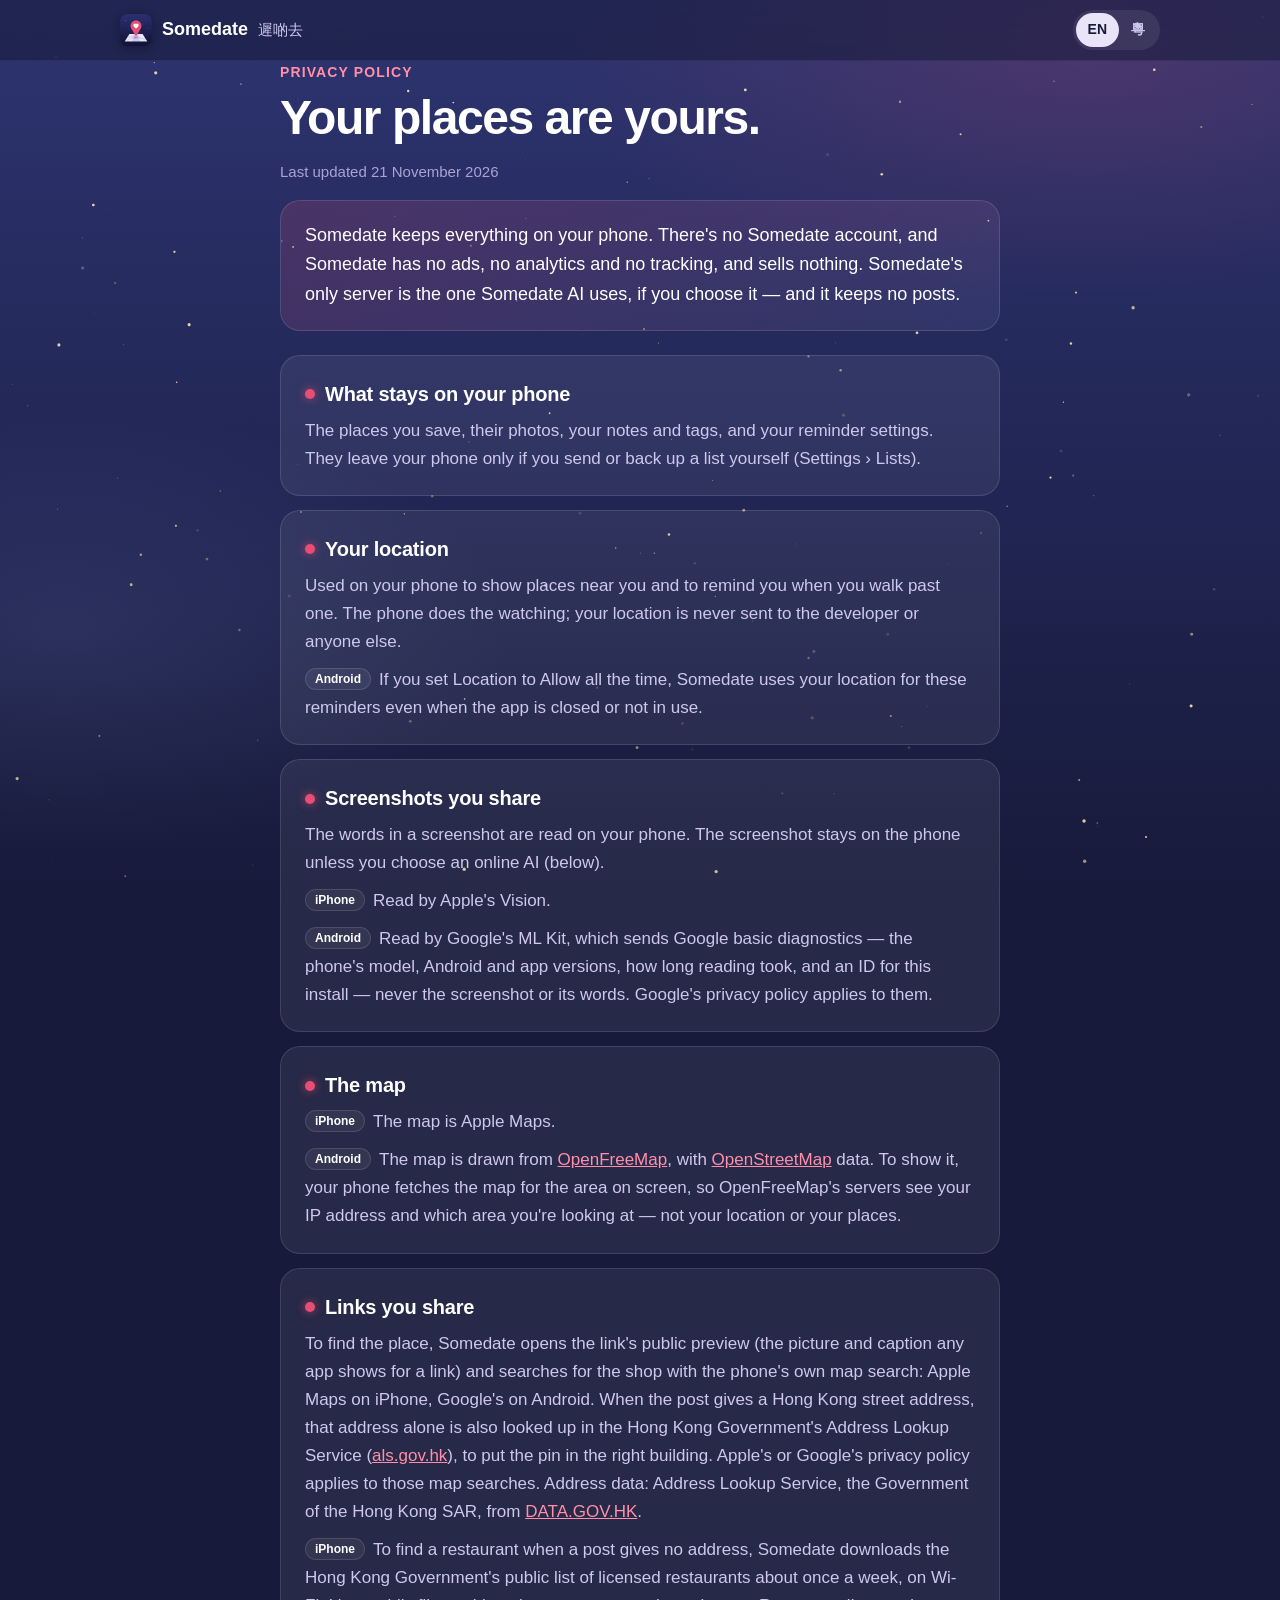
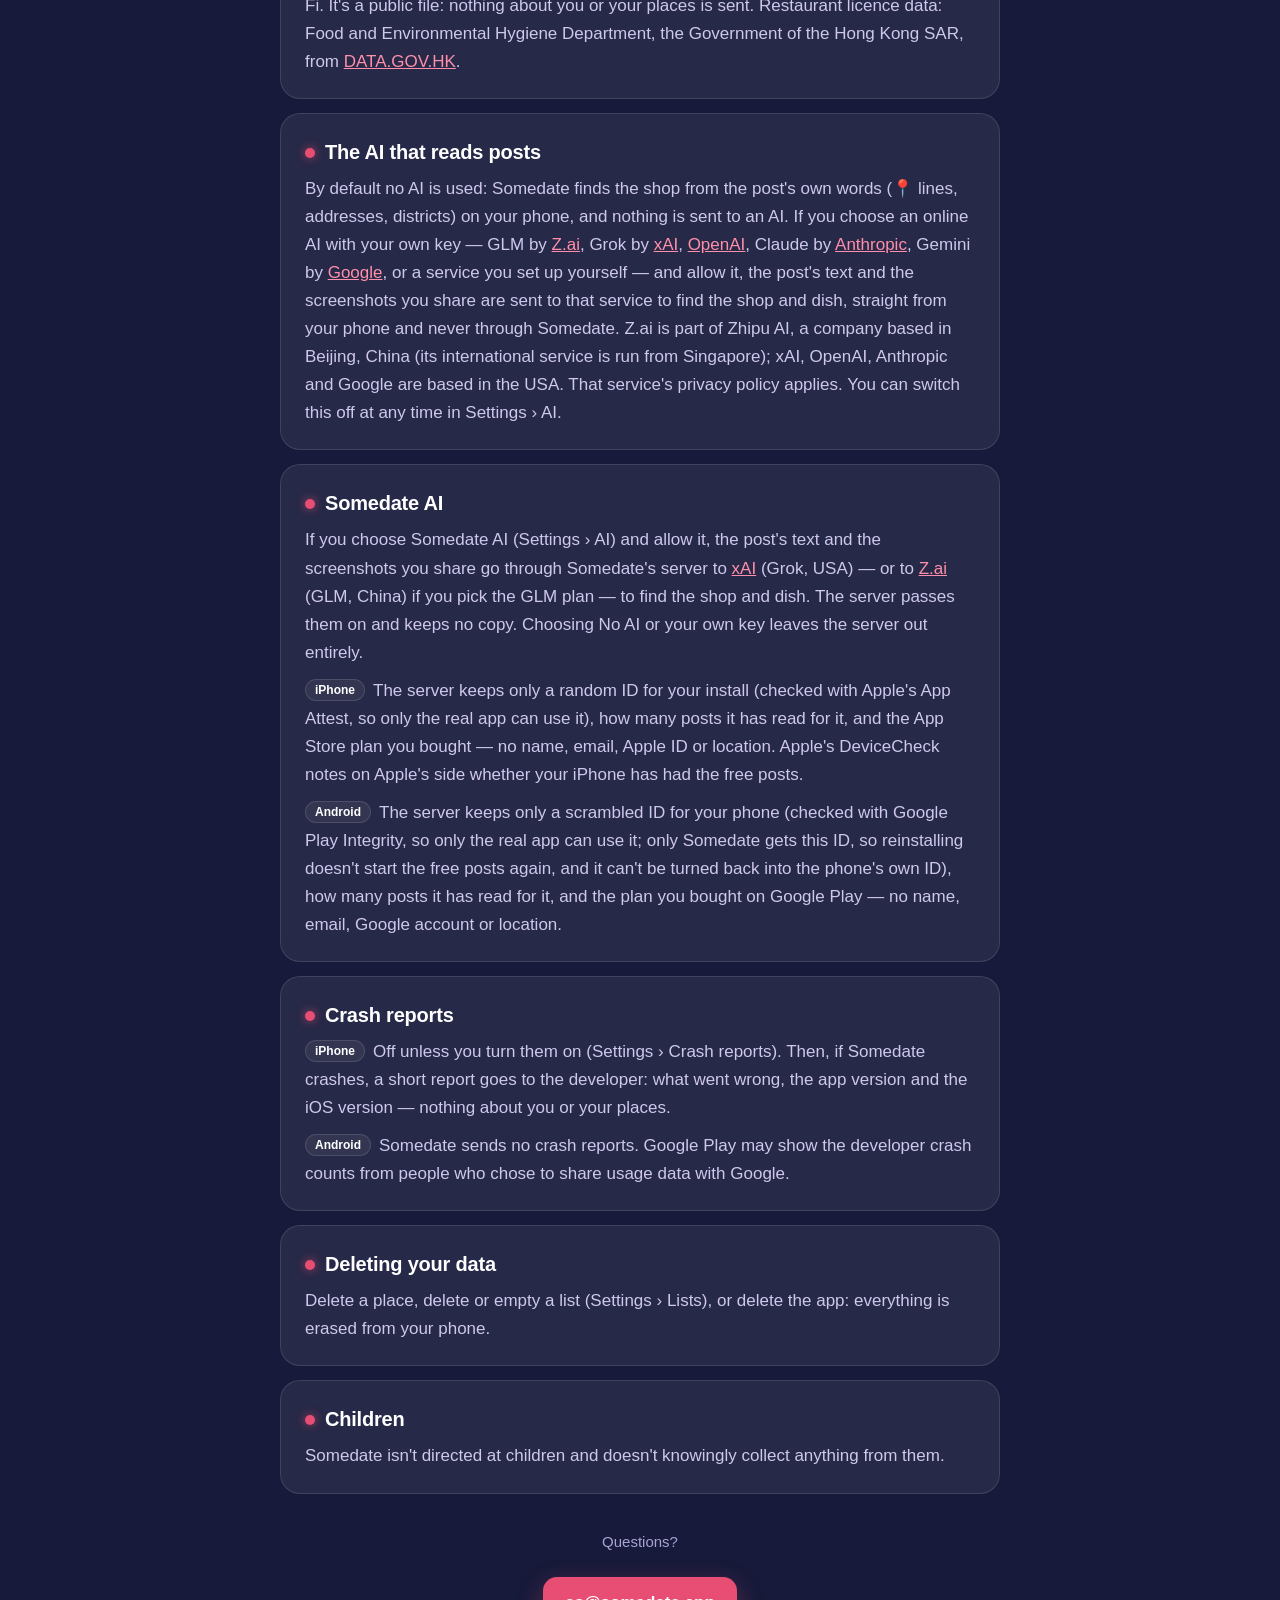
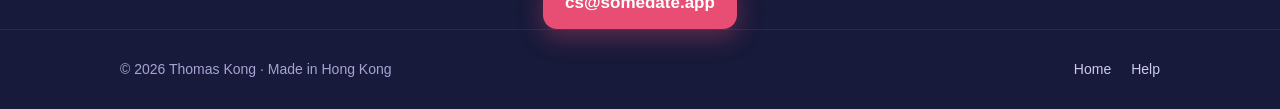
==== commit d7c0e8e0: "Privacy: the restaurant licence list (iPhone, 1.1.1), last updated 21 Nov - publish when 1.1.1 is re" ====
--- a/privacy.html
+++ b/privacy.html
@@ -26,7 +26,7 @@
 <main class="wrap">
   <p class="kicker" data-en>Privacy policy</p><p class="kicker" data-zh>私隱政策</p>
   <h1 data-en>Your places are yours.</h1><h1 data-zh>你嘅地方，只屬於你。</h1>
-  <p class="muted" data-en>Last updated 10 November 2026</p><p class="muted" data-zh>最後更新：2026 年 11 月 10 日</p>
+  <p class="muted" data-en>Last updated 21 November 2026</p><p class="muted" data-zh>最後更新：2026 年 11 月 21 日</p>
 
   <div class="highlight" data-en>Somedate keeps everything on your phone. There's no Somedate account, and Somedate has no ads, no analytics and no tracking, and sells nothing. Somedate's only server is the one Somedate AI uses, if you choose it — and it keeps no posts.</div>
   <div class="highlight" data-zh>遲啲去所有嘢都save喺你部手機。遲啲去冇帳戶，冇廣告、冇分析、冇追蹤，亦唔會賣任何資料。遲啲去唯一嘅伺服器係你揀用遲啲去提供嘅 AI Plan先會用到，佢唔會留低任何 post。</div>
@@ -75,6 +75,8 @@
     <h2 data-en>Links you share</h2><h2 data-zh>你分享嘅連結</h2>
     <p data-en>To find the place, Somedate opens the link's public preview (the picture and caption any app shows for a link) and searches for the shop with the phone's own map search: Apple Maps on iPhone, Google's on Android. When the post gives a Hong Kong street address, that address alone is also looked up in the Hong Kong Government's Address Lookup Service (<a href="https://www.als.gov.hk">als.gov.hk</a>), to put the pin in the right building. Apple's or Google's privacy policy applies to those map searches. Address data: Address Lookup Service, the Government of the Hong Kong SAR, from <a href="https://data.gov.hk">DATA.GOV.HK</a>.</p>
     <p data-zh>為咗搵出地方，遲啲去會打開連結嘅公開預覽（任何 App 顯示連結時見到嘅相同文字），再用手機本身嘅地圖搜尋搵間舖：iPhone 用 Apple 地圖，Android 用 Google 嘅。如果 post 有香港街道地址，就只會將個地址拎去香港政府嘅地址查詢服務（<a href="https://www.als.gov.hk">als.gov.hk</a>）查，將圖釘放喺啱嘅大廈。地圖搜尋受 Apple 或者 Google 嘅私隱政策約束。地址資料：香港特別行政區政府地址查詢服務，來自 <a href="https://data.gov.hk">DATA.GOV.HK</a>。</p>
+    <p class="for" data-en><span class="os">iPhone</span>To find a restaurant when a post gives no address, Somedate downloads the Hong Kong Government's public list of licensed restaurants about once a week, on Wi-Fi. It's a public file: nothing about you or your places is sent. Restaurant licence data: Food and Environmental Hygiene Department, the Government of the Hong Kong SAR, from <a href="https://data.gov.hk">DATA.GOV.HK</a>.</p>
+    <p class="for" data-zh><span class="os">iPhone</span>post 冇寫地址嘅時候，為咗搵到間餐廳，遲啲去大約每星期一次，喺 Wi-Fi 下載香港政府公開嘅持牌食肆名單。呢個係公開檔案：唔會傳送任何關於你或者你啲地方嘅資料。食肆牌照資料：香港特別行政區政府食物環境衞生署，來源 <a href="https://data.gov.hk">DATA.GOV.HK</a>。</p>
   </div>
 
   <div class="topic">
